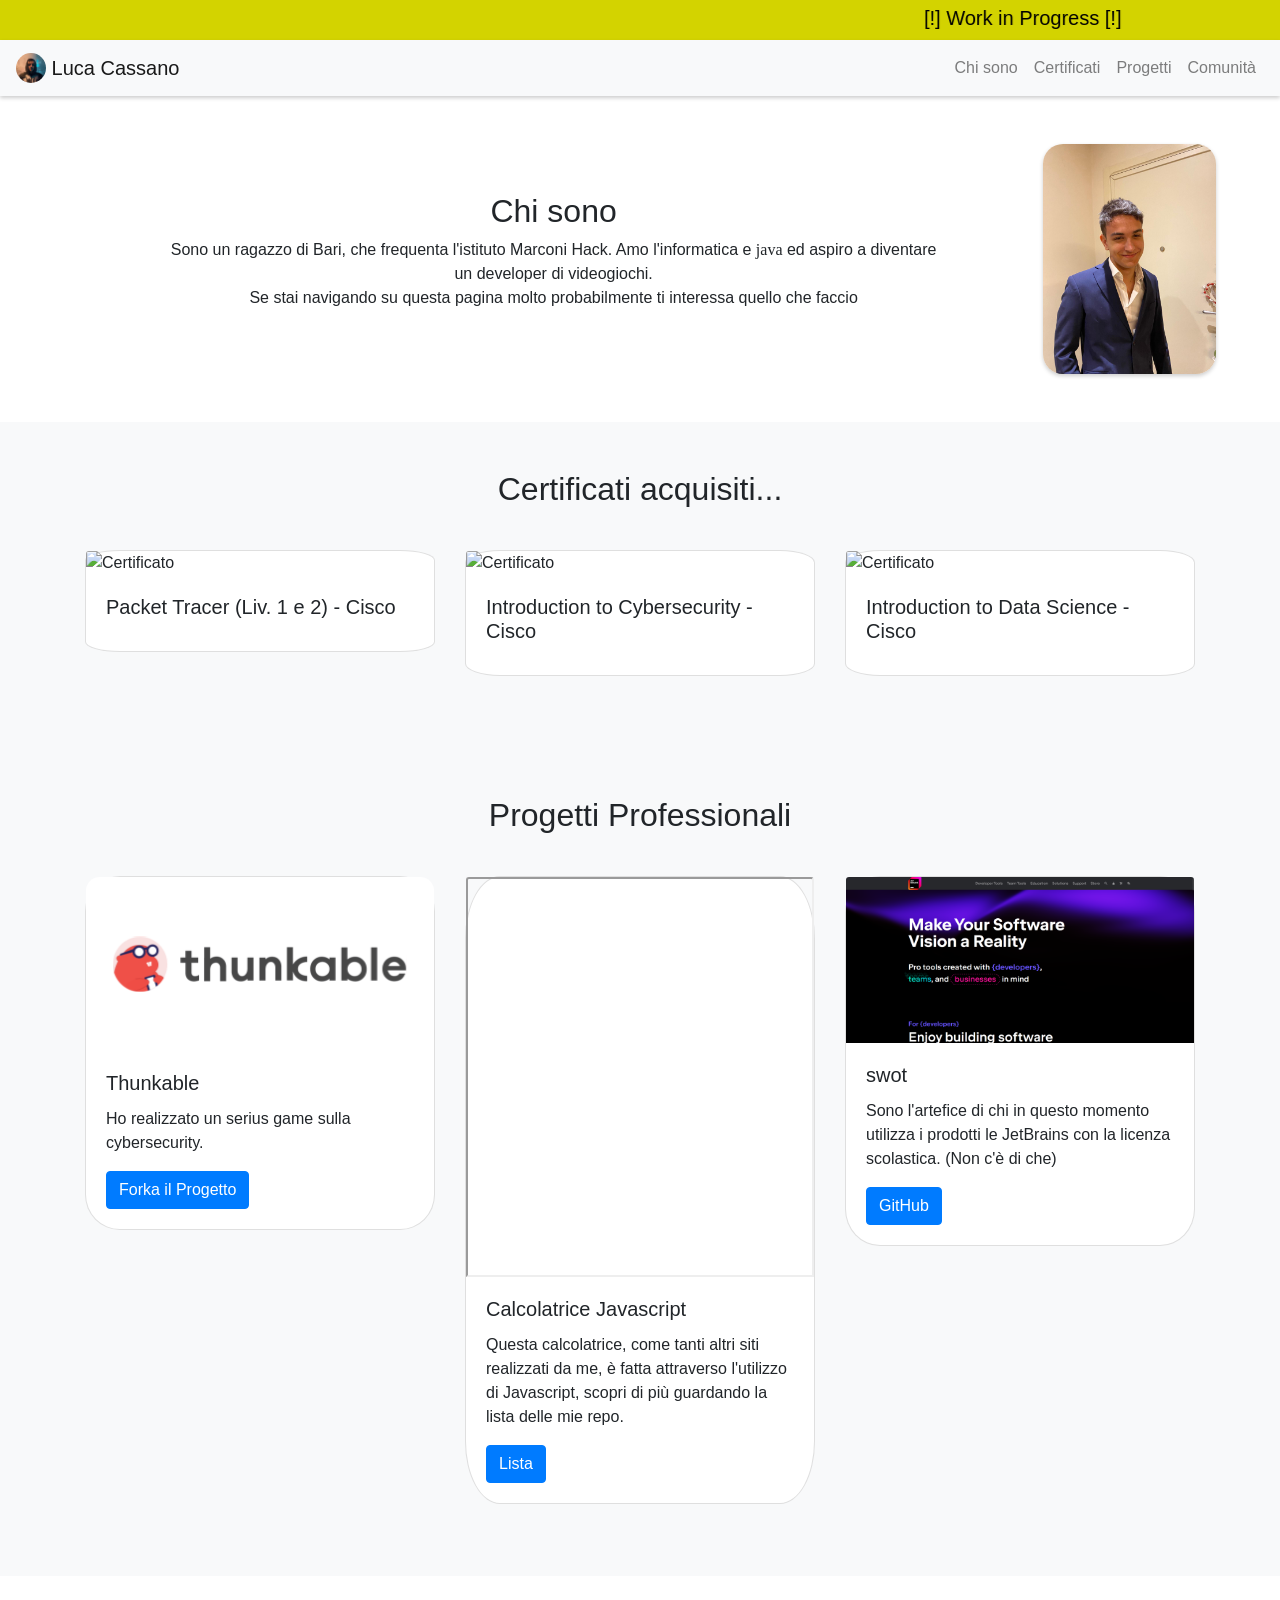
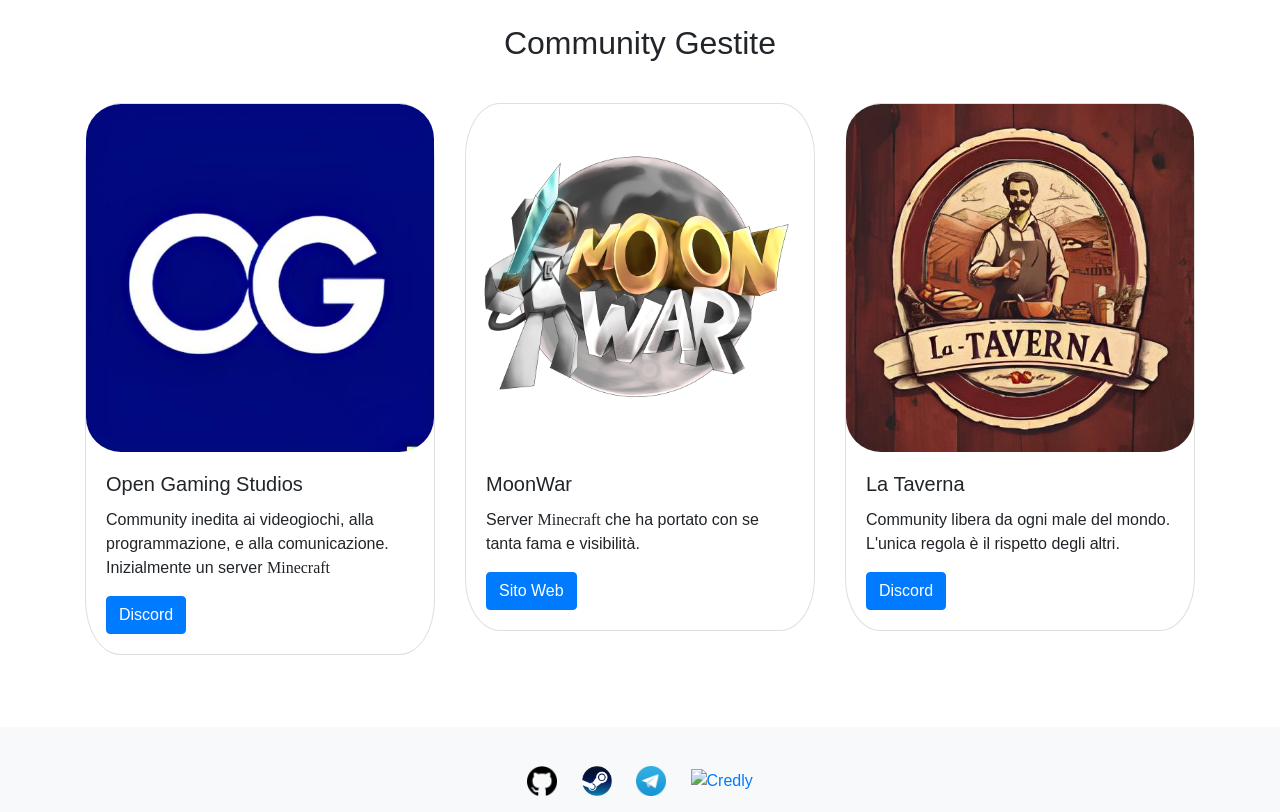
==== index.html @ 16e896b3 "base update" ====
<!DOCTYPE html>
<html lang="it">

<head>
	<meta charset="UTF-8">
	<meta name="viewport" content="width=device-width, initial-scale=1.0">
	<title>Luca Cassano</title>
	<meta property="og:title" content="Luca Cassano In Breve">
	<meta property="og:description" content="Portfolio di Luca Cassano">
	<meta property="og:image" content="https://p4rzl.github.io/img/io.jpeg">
	<meta property="og:url" content="https://p4rzl.github.io">
	<meta property="og:type" content="website">
	<meta property="og:site_name" content="Luca Cassano">
	<meta property="og:locale" content="it_IT">
	<meta property="og:color" content="#ffe600">
	<link rel="stylesheet" href="https://stackpath.bootstrapcdn.com/bootstrap/4.5.2/css/bootstrap.min.css">
	<link rel="stylesheet" href="style.css">
</head>

<body id="bomber">
	<header class="fixed-top">
		<nav class="navbar" style="background-color: rgb(211, 211, 0); align-items: center;">
			<marquee behavior="scroll" direction="left" scrollamount="15">
				<a style="color: black;" align="center" class="navbar-toggler">[!] Work in Progress [!]</a>
			</marquee>
		</nav>
		<nav class="navbar navbar-expand-lg navbar-light bg-light" style="box-shadow: 0 2px 4px rgba(0, 0, 0, 0.2);">
			<a class="navbar-brand" href="#bomber">
				<img src="img/logo.jpg" id="pedro" alt="Logo" width="30" height="30" class="d-inline-block align-top"
					style="border-radius: 100%; left: 5%;">
				Luca Cassano
			</a>
			<a href="https://p4rzl.github.io/img/less parzi.png" style="color: #f8f9fa">arco</a>
			<button class="navbar-toggler" type="button" data-toggle="collapse" data-target="#navbarNav"
				aria-controls="navbarNav" aria-expanded="false" aria-label="Toggle navigation">
				<span class="navbar-toggler-icon"></span>
			</button>
			<div class="collapse navbar-collapse" id="navbarNav">
				<ul class="navbar-nav ml-auto">
					<li class="nav-item">
						<a class="nav-link" href="#about">Chi sono</a>
					</li>
					<li>
						<a class="nav-link" href="#badge">Certificati</a>
					</li>
					<li class="nav-item">
						<a class="nav-link" href="#projects">Progetti</a>
					</li>
					<li class="nav-item">
						<a class="nav-link" href="#community">Comunità</a>
					</li>
				</ul>
			</div>
		</nav>
	</header>
	<br>
	<br id="about">
	<br>
	<br>
	<section class="py-5 sezione">
		<div style="flex: 1;">
			<h2 class="text-center" style="flex: none;">Chi sono</h2>
			<p style="padding-left: 10%; padding-right: 10%;" align="center">Sono un ragazzo di Bari, che frequenta
				l'istituto Marconi Hack. Amo l'informatica e <minecraft>java</minecraft> ed aspiro a diventare un
				developer di videogiochi. <br> Se stai navigando su questa pagina molto probabilmente ti interessa
				quello che faccio </p>
		</div>
		<img src="img/io.jpeg" class="immagine-impegnativa" id="gatto">
	</section>

	<section id="badge" class="py-5 bg-light">
		<div class="container">
			<h2 class="text-center">Certificati acquisiti...</h2>
			<div class="row" style="padding-top: 3%;">
				<div class="col-md-4">
					<div class="card mb-4" style="border-radius: 10%;">
						<img src="https://images.credly.com/images/09b6d58c-763a-4b40-aea1-787d8f46bbcd/Intro2PT.png"
							class="card-img-top" alt="Certificato">
						<div class="card-body">
							<h5 class="card-title">Packet Tracer (Liv. 1 e 2) - Cisco</h5>
						</div>
					</div>
				</div>
				<div class="col-md-4">
					<div class="card mb-4" style="border-radius: 10%;">
						<img src="https://images.credly.com/images/af8c6b4e-fc31-47c4-8dcb-eb7a2065dc5b/I2CS__1_.png"
							class="card-img-top" alt="Certificato">
						<div class="card-body">
							<h5 class="card-title">Introduction to Cybersecurity - Cisco</h5>
						</div>
					</div>
				</div>
				<div class="col-md-4">
					<div class="card mb-4" style="border-radius: 10%;">
						<img src="https://images.credly.com/images/b38a42e0-dc58-4ce2-b6c0-28d978e8aaad/image.png"
							class="card-img-top" alt="Certificato">
						<div class="card-body">
							<h5 class="card-title">Introduction to Data Science - Cisco</h5>
						</div>
					</div>
				</div>
			</div>
		</div>
	</section>

	<section id="projects" class="py-5 bg-light">
		<div class="container">
			<h2 class="text-center">Progetti Professionali</h2>
			<div class="row" style="padding-top: 3%;">
				<div class="col-md-4">
					<div class="card mb-4" style="border-radius: 10%;">
						<img src="img/thunkable.svg" class="card-img-top" alt="goofy-site">
						<div class="card-body">
							<h5 class="card-title">Thunkable</h5>
							<p class="card-text">Ho realizzato un serius game sulla cybersecurity.
							</p>
							<a href="https://x.thunkable.com/copy/7c99e719b5dc02d48a5723282f94dc62"
								class="btn btn-primary">Forka il Progetto</a>
						</div>
					</div>
				</div>
				<div class="col-md-4">
					<div class="card mb-4" style="border-radius: 10%;">
						<iframe src="https://p4rzl.github.io/Javascript/" class="card-img-top" alt="Calcolatrice"
							height="400px"></iframe>
						<!--<img src="img/Calcolatrice.png" class="card-img-top" alt="Questo sito">-->
						<div class="card-body">
							<h5 class="card-title">Calcolatrice Javascript</h5>
							<p class="card-text">Questa calcolatrice, come tanti altri siti realizzati da me, è fatta
								attraverso l'utilizzo di Javascript, scopri di più guardando la lista delle mie repo.
							</p>
							<a href="lista.html" class="btn btn-primary">Lista</a>
						</div>
					</div>
				</div>
				<div class="col-md-4">
					<div class="card mb-4" style="border-radius: 10%;">
						<img src="img/jetbrains.png" class="card-img-top" alt="swot">
						<div class="card-body">
							<h5 class="card-title">swot</h5>
							<p class="card-text">Sono l'artefice di chi in questo momento utilizza i prodotti le
								JetBrains con la licenza scolastica. (Non c'è di che)</p>
							<a href="https://github.com/p4rzl/swot" class="btn btn-primary">GitHub</a>
						</div>
					</div>
				</div>
			</div>
		</div>
	</section>

	<section id="community" class="py-5">
		<div class="container">
			<h2 class="text-center">Community Gestite</h2>
			<div class="row" style="padding-top: 3%;">
				<div class="col-md-4">
					<div class="card mb-4" style="border-radius: 10%;">
						<img src="img/ogs.jpg" class="card-img-top" alt="OGS" style="border-radius: 10%;">
						<div class="card-body">
							<h5 class="card-title">Open Gaming Studios</h5>
							<p class="card-text">Community inedita ai videogiochi, alla programmazione, e alla
								comunicazione. Inizialmente un server <minecraft>Minecraft</minecraft>
							</p>
							<a href="https://discord.gg/uaWB6HzYZy" class="btn btn-primary">Discord</a>
						</div>
					</div>
				</div>
				<div class="col-md-4">
					<div class="card mb-4" style="border-radius: 10%;">
						<img src="img/moonwar-logo.png" class="card-img-top" alt="MoonWar">
						<div class="card-body">
							<h5 class="card-title">MoonWar</h5>
							<p class="card-text">Server <minecraft>Minecraft</minecraft> che ha portato con se tanta
								fama e visibilità.</p>
							<a href="https://www.moonwar.eu/" class="btn btn-primary">Sito Web</a>
						</div>
					</div>
				</div>
				<div class="col-md-4">
					<div class="card mb-4" style="border-radius: 10%;">
						<img src="img/taverna.jpg" class="card-img-top" alt="La Taverna" style="border-radius: 10%;">
						<div class="card-body">
							<h5 class="card-title">La Taverna</h5>
							<p class="card-text">Community libera da ogni male del mondo. L'unica regola è il rispetto
								degli altri.</p>
							<a href="https://discord.gg/kYvzEYFqVh" class="btn btn-primary">Discord</a>
						</div>
					</div>
				</div>
			</div>
		</div>
	</section>

	<section id="contact" class="py-3 bg-light">
		<div class="container">
			<div class="text-center" style="padding-top: 2%;">
				<a href="https://github.com/p4rzl" class="social-button">
					<img src="img/github.png" alt="Github" class="social-logo">
				</a>
				<a href="https://steamcommunity.com/id/P4rzl/" class="social-button">
					<img src="img/steam.png" alt="Steam" class="social-logo">
				</a>
				<a href="https://t.me/P4rzl" class="social-button">
					<img src="img/telegram.png" alt="Telegram" class="social-logo">
				</a>
				<a href="https://www.credly.com/users/luca-cassano" class="social-button">
					<img src="https://www.svgrepo.com/show/331358/credly.svg" alt="Credly" class="social-logo">
				</a>
			</div>
		</div>
	</section>

	<script src="script.js"></script>
	<script src="https://code.jquery.com/jquery-3.5.1.slim.min.js"></script>
	<script src="https://cdn.jsdelivr.net/npm/@popperjs/core@2.5.4/dist/umd/popper.min.js"></script>
	<script src="https://stackpath.bootstrapcdn.com/bootstrap/4.5.2/js/bootstrap.min.js"></script>
</body>

</html>
---- style.css ----
minecraft {
	font-family: Monocraft;
}

.sezione {
	flex: 1; 
	padding: 5%; 
	display: flex; 
	align-items: center;
}

.immagine-impegnativa {
	width: 15%; 
	height: auto; 
	border-radius: 20px; 
	box-shadow: 0 2px 4px rgba(0, 0, 0, 0.2);
	transition: transform 0.3s ease-in-out;
}

.immagine-impegnativa:hover {
	box-shadow: 0 4px 8px rgba(0, 0, 0, 0.4);
	transform: scale(1.1);
	transition: transform 0.3s ease-in-out;
}

.social-button {
	margin: 10px;
	text-decoration: none;
}

.social-logo {
	width: 30px;
	height: 30px;
}
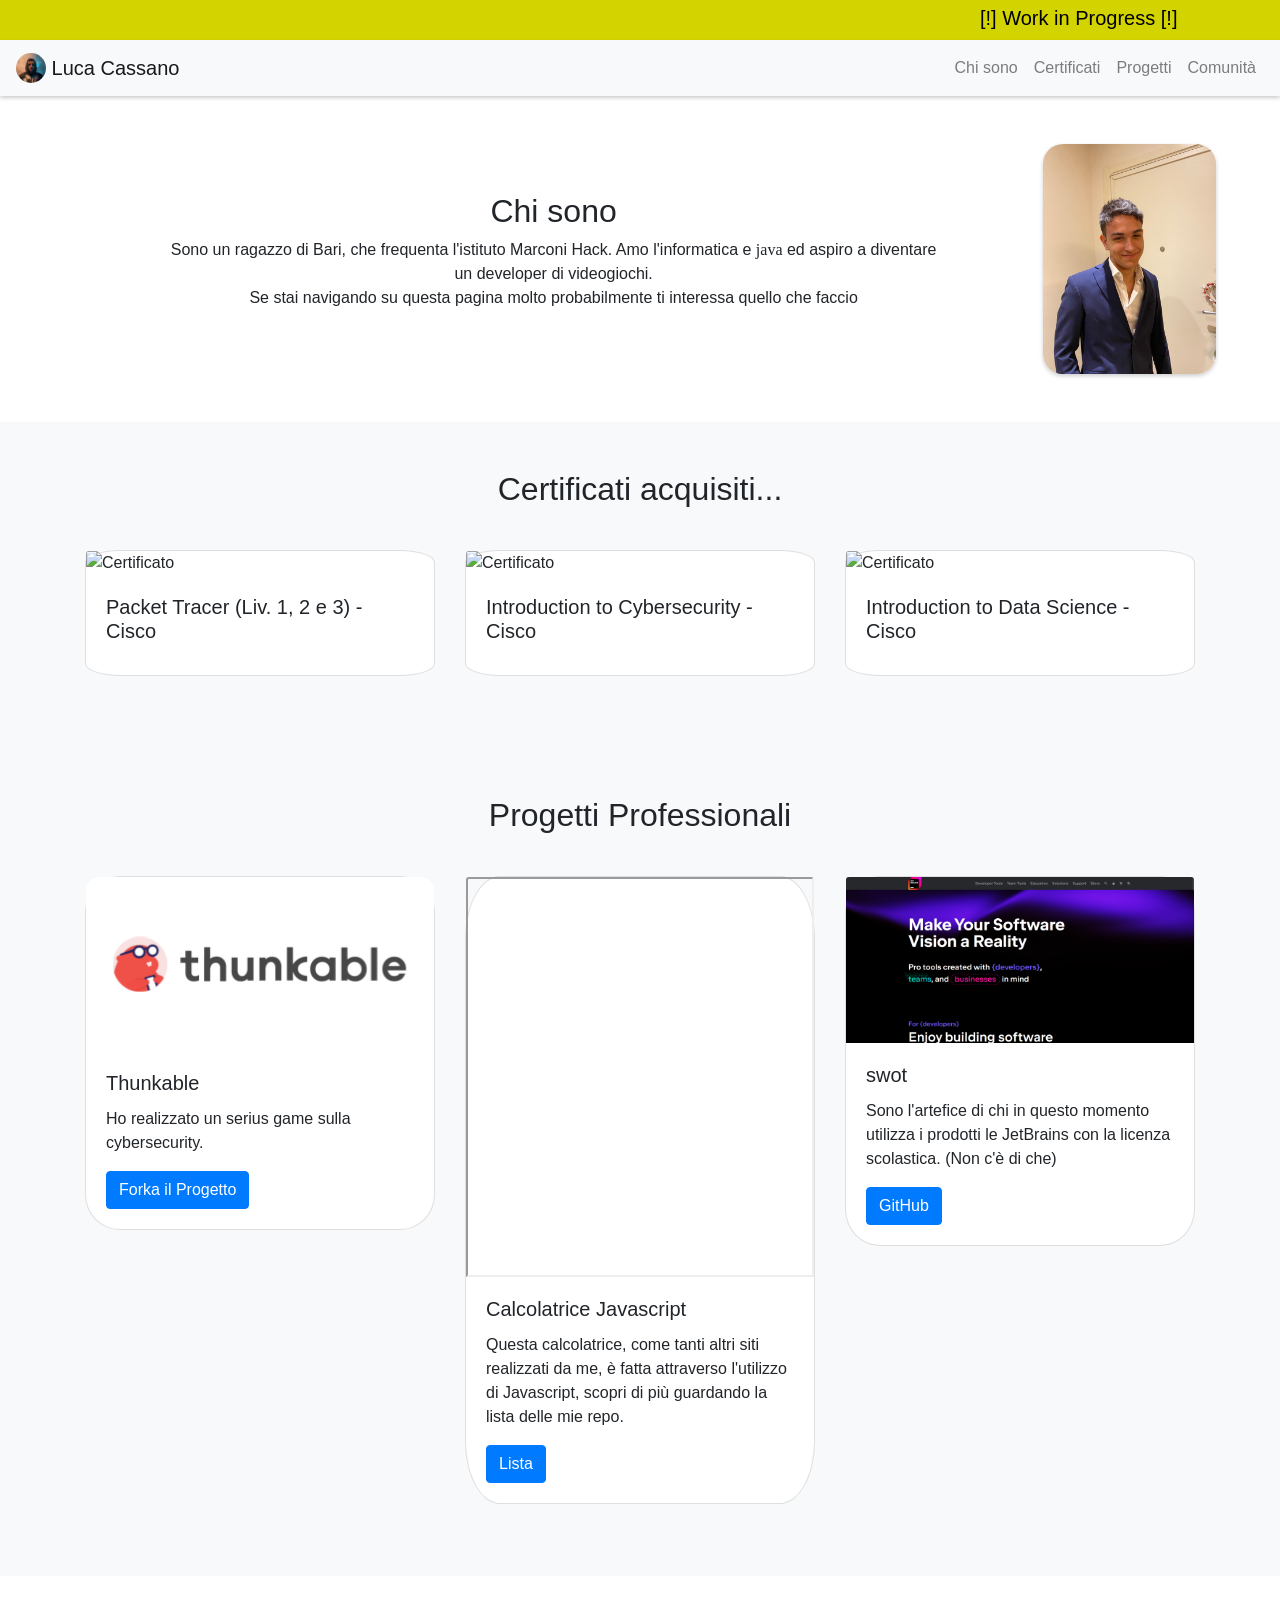
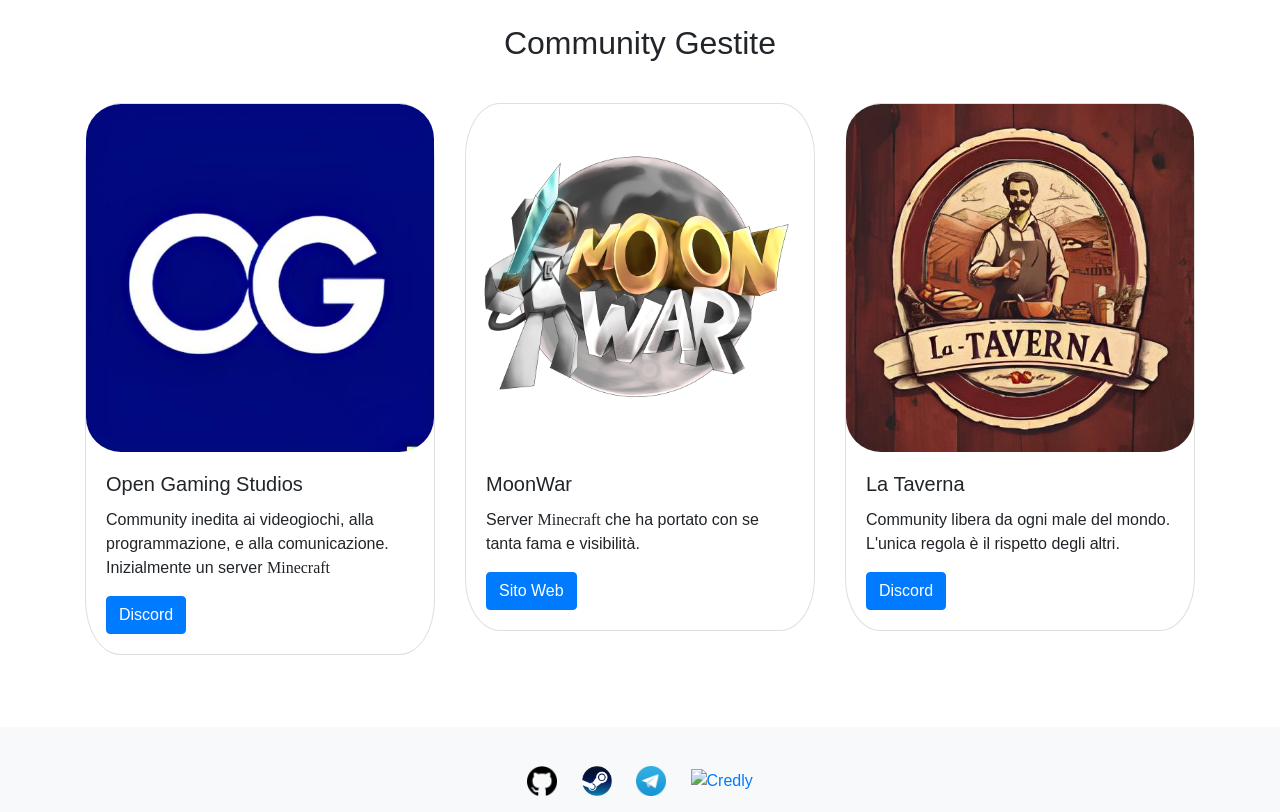
==== commit e8d58eb0: "Update index.html" ====
--- a/index.html
+++ b/index.html
@@ -77,7 +77,7 @@
 						<img src="https://images.credly.com/images/09b6d58c-763a-4b40-aea1-787d8f46bbcd/Intro2PT.png"
 							class="card-img-top" alt="Certificato">
 						<div class="card-body">
-							<h5 class="card-title">Packet Tracer (Liv. 1 e 2) - Cisco</h5>
+							<h5 class="card-title">Packet Tracer (Liv. 1, 2 e 3) - Cisco</h5>
 						</div>
 					</div>
 				</div>
@@ -215,4 +215,4 @@
 	<script src="https://stackpath.bootstrapcdn.com/bootstrap/4.5.2/js/bootstrap.min.js"></script>
 </body>
 
-</html>+</html>
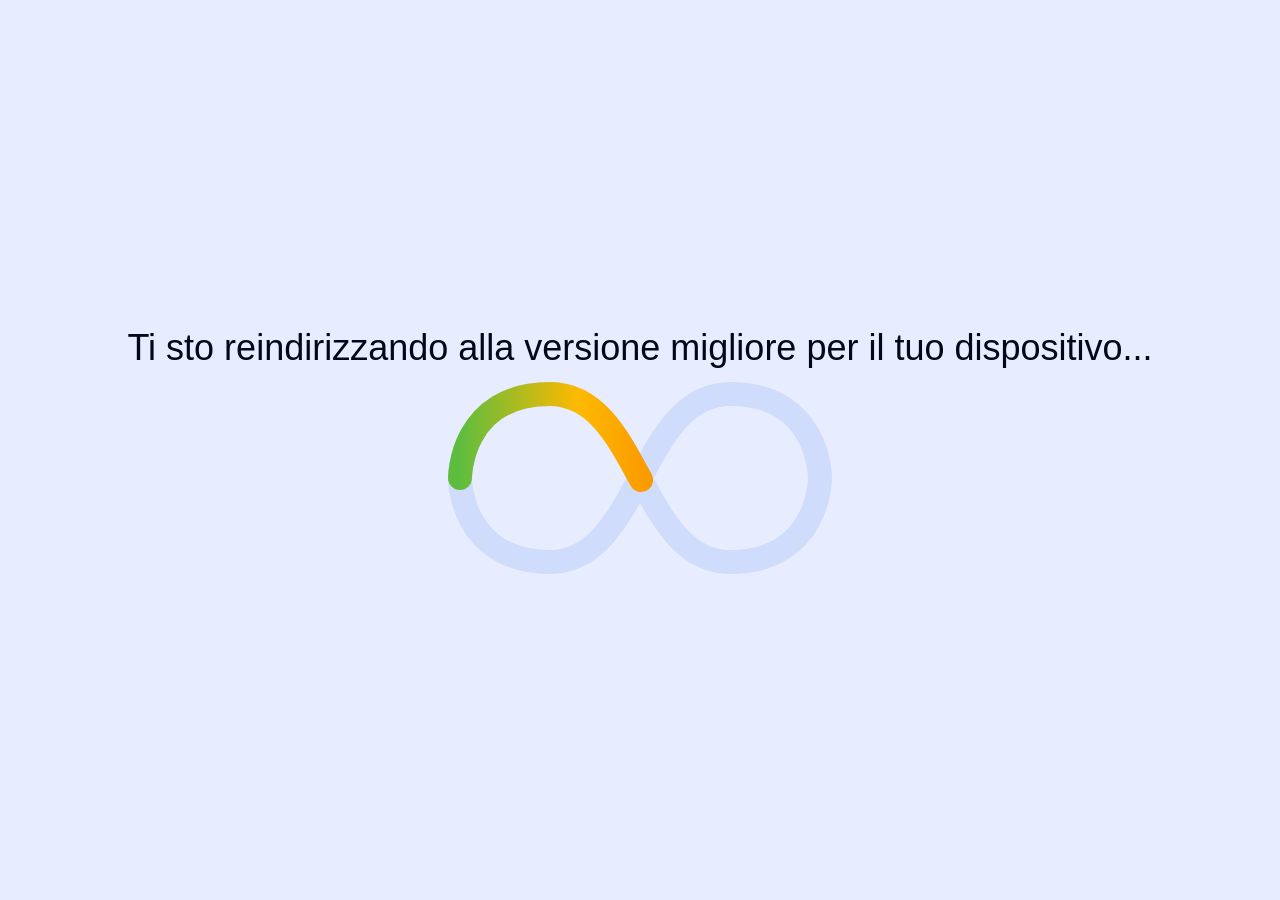
==== commit aa502402: "Big Update" ====
--- a/index.html
+++ b/index.html
@@ -1,218 +1,45 @@
 <!DOCTYPE html>
-<html lang="it">
-
+<html lang="en">
 <head>
-	<meta charset="UTF-8">
-	<meta name="viewport" content="width=device-width, initial-scale=1.0">
-	<title>Luca Cassano</title>
-	<meta property="og:title" content="Luca Cassano In Breve">
-	<meta property="og:description" content="Portfolio di Luca Cassano">
-	<meta property="og:image" content="https://p4rzl.github.io/img/io.jpeg">
-	<meta property="og:url" content="https://p4rzl.github.io">
-	<meta property="og:type" content="website">
-	<meta property="og:site_name" content="Luca Cassano">
-	<meta property="og:locale" content="it_IT">
-	<meta property="og:color" content="#ffe600">
-	<link rel="stylesheet" href="https://stackpath.bootstrapcdn.com/bootstrap/4.5.2/css/bootstrap.min.css">
-	<link rel="stylesheet" href="style.css">
+    <meta charset="UTF-8">
+    <meta name="viewport" content="width=device-width, initial-scale=1.0">
+    <title>Redirect...</title>
+    <link rel="stylesheet" href="https://stackpath.bootstrapcdn.com/bootstrap/4.5.2/css/bootstrap.min.css">
+    <link rel="stylesheet" href="style.css">
 </head>
-
-<body id="bomber">
-	<header class="fixed-top">
-		<nav class="navbar" style="background-color: rgb(211, 211, 0); align-items: center;">
-			<marquee behavior="scroll" direction="left" scrollamount="15">
-				<a style="color: black;" align="center" class="navbar-toggler">[!] Work in Progress [!]</a>
-			</marquee>
-		</nav>
-		<nav class="navbar navbar-expand-lg navbar-light bg-light" style="box-shadow: 0 2px 4px rgba(0, 0, 0, 0.2);">
-			<a class="navbar-brand" href="#bomber">
-				<img src="img/logo.jpg" id="pedro" alt="Logo" width="30" height="30" class="d-inline-block align-top"
-					style="border-radius: 100%; left: 5%;">
-				Luca Cassano
-			</a>
-			<a href="https://p4rzl.github.io/img/less parzi.png" style="color: #f8f9fa">arco</a>
-			<button class="navbar-toggler" type="button" data-toggle="collapse" data-target="#navbarNav"
-				aria-controls="navbarNav" aria-expanded="false" aria-label="Toggle navigation">
-				<span class="navbar-toggler-icon"></span>
-			</button>
-			<div class="collapse navbar-collapse" id="navbarNav">
-				<ul class="navbar-nav ml-auto">
-					<li class="nav-item">
-						<a class="nav-link" href="#about">Chi sono</a>
-					</li>
-					<li>
-						<a class="nav-link" href="#badge">Certificati</a>
-					</li>
-					<li class="nav-item">
-						<a class="nav-link" href="#projects">Progetti</a>
-					</li>
-					<li class="nav-item">
-						<a class="nav-link" href="#community">Comunità</a>
-					</li>
-				</ul>
-			</div>
-		</nav>
-	</header>
-	<br>
-	<br id="about">
-	<br>
-	<br>
-	<section class="py-5 sezione">
-		<div style="flex: 1;">
-			<h2 class="text-center" style="flex: none;">Chi sono</h2>
-			<p style="padding-left: 10%; padding-right: 10%;" align="center">Sono un ragazzo di Bari, che frequenta
-				l'istituto Marconi Hack. Amo l'informatica e <minecraft>java</minecraft> ed aspiro a diventare un
-				developer di videogiochi. <br> Se stai navigando su questa pagina molto probabilmente ti interessa
-				quello che faccio </p>
-		</div>
-		<img src="img/io.jpeg" class="immagine-impegnativa" id="gatto">
-	</section>
-
-	<section id="badge" class="py-5 bg-light">
-		<div class="container">
-			<h2 class="text-center">Certificati acquisiti...</h2>
-			<div class="row" style="padding-top: 3%;">
-				<div class="col-md-4">
-					<div class="card mb-4" style="border-radius: 10%;">
-						<img src="https://images.credly.com/images/09b6d58c-763a-4b40-aea1-787d8f46bbcd/Intro2PT.png"
-							class="card-img-top" alt="Certificato">
-						<div class="card-body">
-							<h5 class="card-title">Packet Tracer (Liv. 1, 2 e 3) - Cisco</h5>
-						</div>
-					</div>
-				</div>
-				<div class="col-md-4">
-					<div class="card mb-4" style="border-radius: 10%;">
-						<img src="https://images.credly.com/images/af8c6b4e-fc31-47c4-8dcb-eb7a2065dc5b/I2CS__1_.png"
-							class="card-img-top" alt="Certificato">
-						<div class="card-body">
-							<h5 class="card-title">Introduction to Cybersecurity - Cisco</h5>
-						</div>
-					</div>
-				</div>
-				<div class="col-md-4">
-					<div class="card mb-4" style="border-radius: 10%;">
-						<img src="https://images.credly.com/images/b38a42e0-dc58-4ce2-b6c0-28d978e8aaad/image.png"
-							class="card-img-top" alt="Certificato">
-						<div class="card-body">
-							<h5 class="card-title">Introduction to Data Science - Cisco</h5>
-						</div>
-					</div>
-				</div>
-			</div>
-		</div>
-	</section>
-
-	<section id="projects" class="py-5 bg-light">
-		<div class="container">
-			<h2 class="text-center">Progetti Professionali</h2>
-			<div class="row" style="padding-top: 3%;">
-				<div class="col-md-4">
-					<div class="card mb-4" style="border-radius: 10%;">
-						<img src="img/thunkable.svg" class="card-img-top" alt="goofy-site">
-						<div class="card-body">
-							<h5 class="card-title">Thunkable</h5>
-							<p class="card-text">Ho realizzato un serius game sulla cybersecurity.
-							</p>
-							<a href="https://x.thunkable.com/copy/7c99e719b5dc02d48a5723282f94dc62"
-								class="btn btn-primary">Forka il Progetto</a>
-						</div>
-					</div>
-				</div>
-				<div class="col-md-4">
-					<div class="card mb-4" style="border-radius: 10%;">
-						<iframe src="https://p4rzl.github.io/Javascript/" class="card-img-top" alt="Calcolatrice"
-							height="400px"></iframe>
-						<!--<img src="img/Calcolatrice.png" class="card-img-top" alt="Questo sito">-->
-						<div class="card-body">
-							<h5 class="card-title">Calcolatrice Javascript</h5>
-							<p class="card-text">Questa calcolatrice, come tanti altri siti realizzati da me, è fatta
-								attraverso l'utilizzo di Javascript, scopri di più guardando la lista delle mie repo.
-							</p>
-							<a href="lista.html" class="btn btn-primary">Lista</a>
-						</div>
-					</div>
-				</div>
-				<div class="col-md-4">
-					<div class="card mb-4" style="border-radius: 10%;">
-						<img src="img/jetbrains.png" class="card-img-top" alt="swot">
-						<div class="card-body">
-							<h5 class="card-title">swot</h5>
-							<p class="card-text">Sono l'artefice di chi in questo momento utilizza i prodotti le
-								JetBrains con la licenza scolastica. (Non c'è di che)</p>
-							<a href="https://github.com/p4rzl/swot" class="btn btn-primary">GitHub</a>
-						</div>
-					</div>
-				</div>
-			</div>
-		</div>
-	</section>
-
-	<section id="community" class="py-5">
-		<div class="container">
-			<h2 class="text-center">Community Gestite</h2>
-			<div class="row" style="padding-top: 3%;">
-				<div class="col-md-4">
-					<div class="card mb-4" style="border-radius: 10%;">
-						<img src="img/ogs.jpg" class="card-img-top" alt="OGS" style="border-radius: 10%;">
-						<div class="card-body">
-							<h5 class="card-title">Open Gaming Studios</h5>
-							<p class="card-text">Community inedita ai videogiochi, alla programmazione, e alla
-								comunicazione. Inizialmente un server <minecraft>Minecraft</minecraft>
-							</p>
-							<a href="https://discord.gg/uaWB6HzYZy" class="btn btn-primary">Discord</a>
-						</div>
-					</div>
-				</div>
-				<div class="col-md-4">
-					<div class="card mb-4" style="border-radius: 10%;">
-						<img src="img/moonwar-logo.png" class="card-img-top" alt="MoonWar">
-						<div class="card-body">
-							<h5 class="card-title">MoonWar</h5>
-							<p class="card-text">Server <minecraft>Minecraft</minecraft> che ha portato con se tanta
-								fama e visibilità.</p>
-							<a href="https://www.moonwar.eu/" class="btn btn-primary">Sito Web</a>
-						</div>
-					</div>
-				</div>
-				<div class="col-md-4">
-					<div class="card mb-4" style="border-radius: 10%;">
-						<img src="img/taverna.jpg" class="card-img-top" alt="La Taverna" style="border-radius: 10%;">
-						<div class="card-body">
-							<h5 class="card-title">La Taverna</h5>
-							<p class="card-text">Community libera da ogni male del mondo. L'unica regola è il rispetto
-								degli altri.</p>
-							<a href="https://discord.gg/kYvzEYFqVh" class="btn btn-primary">Discord</a>
-						</div>
-					</div>
-				</div>
-			</div>
-		</div>
-	</section>
-
-	<section id="contact" class="py-3 bg-light">
-		<div class="container">
-			<div class="text-center" style="padding-top: 2%;">
-				<a href="https://github.com/p4rzl" class="social-button">
-					<img src="img/github.png" alt="Github" class="social-logo">
-				</a>
-				<a href="https://steamcommunity.com/id/P4rzl/" class="social-button">
-					<img src="img/steam.png" alt="Steam" class="social-logo">
-				</a>
-				<a href="https://t.me/P4rzl" class="social-button">
-					<img src="img/telegram.png" alt="Telegram" class="social-logo">
-				</a>
-				<a href="https://www.credly.com/users/luca-cassano" class="social-button">
-					<img src="https://www.svgrepo.com/show/331358/credly.svg" alt="Credly" class="social-logo">
-				</a>
-			</div>
-		</div>
-	</section>
-
-	<script src="script.js"></script>
-	<script src="https://code.jquery.com/jquery-3.5.1.slim.min.js"></script>
-	<script src="https://cdn.jsdelivr.net/npm/@popperjs/core@2.5.4/dist/umd/popper.min.js"></script>
-	<script src="https://stackpath.bootstrapcdn.com/bootstrap/4.5.2/js/bootstrap.min.js"></script>
+<body>
+    <div class="container">
+        <div class="text-center d-flex flex-column align-items-center">
+            <h4>Ti sto reindirizzando alla versione migliore per il tuo dispositivo...</h4>
+            <svg class="ip" viewBox="0 0 256 128" width="256px" height="128px" xmlns="http://www.w3.org/2000/svg">
+                <defs>
+                    <linearGradient id="grad1" x1="0" y1="0" x2="1" y2="0">
+                        <stop offset="0%" stop-color="#5ebd3e" />
+                        <stop offset="33%" stop-color="#ffb900" />
+                        <stop offset="67%" stop-color="#f78200" />
+                        <stop offset="100%" stop-color="#e23838" />
+                    </linearGradient>
+                    <linearGradient id="grad2" x1="1" y1="0" x2="0" y2="0">
+                        <stop offset="0%" stop-color="#e23838" />
+                        <stop offset="33%" stop-color="#973999" />
+                        <stop offset="67%" stop-color="#009cdf" />
+                        <stop offset="100%" stop-color="#5ebd3e" />
+                    </linearGradient>
+                </defs>
+                <g fill="none" stroke-linecap="round" stroke-width="16">
+                    <g class="ip__track" stroke="#ddd">
+                        <path d="M8,64s0-56,60-56,60,112,120,112,60-56,60-56"/>
+                        <path d="M248,64s0-56-60-56-60,112-120,112S8,64,8,64"/>
+                    </g>
+                    <g stroke-dasharray="180 656">
+                        <path class="ip__worm1" stroke="url(#grad1)" stroke-dashoffset="0" d="M8,64s0-56,60-56,60,112,120,112,60-56,60-56"/>
+                        <path class="ip__worm2" stroke="url(#grad2)" stroke-dashoffset="358" d="M248,64s0-56-60-56-60,112-120,112S8,64,8,64"/>
+                    </g>
+                </g>
+            </svg>
+        </div>
+    </div>
+    <script src="script.js"></script>
 </body>
 
-</html>
+</html>
--- a/style.css
+++ b/style.css
@@ -1,34 +1,80 @@
-minecraft {
-	font-family: Monocraft;
+* {
+	border: 0;
+	box-sizing: border-box;
+	margin: 0;
+	padding: 0;
+}
+:root {
+	--hue: 223;
+	--bg: hsl(var(--hue),90%,95%);
+	--fg: hsl(var(--hue),90%,5%);
+	--trans-dur: 0.3s;
+	font-size: calc(16px + (24 - 16) * (100vw - 320px) / (1280 - 320));
+}
+body {
+	background-color: var(--bg);
+	color: var(--fg);
+	font: 1em/1.5 sans-serif;
+	height: 100vh;
+	display: grid;
+	place-items: center;
+	transition: background-color var(--trans-dur);
+}
+main {
+	padding: 1.5em 0;
+}
+.ip {
+	width: 16em;
+	height: 8em;
+}
+.ip__track {
+	stroke: hsl(var(--hue),90%,90%);
+	transition: stroke var(--trans-dur);
+}
+.ip__worm1,
+.ip__worm2 {
+	animation: worm1 2s linear infinite;
+}
+.ip__worm2 {
+	animation-name: worm2;
 }
 
-.sezione {
-	flex: 1; 
-	padding: 5%; 
-	display: flex; 
-	align-items: center;
+/* Dark theme */
+@media (prefers-color-scheme: dark) {
+	:root {
+		--bg: hsl(var(--hue),90%,5%);
+		--fg: hsl(var(--hue),90%,95%);
+	}
+	.ip__track {
+		stroke: hsl(var(--hue),90%,15%);
+	}
 }
 
-.immagine-impegnativa {
-	width: 15%; 
-	height: auto; 
-	border-radius: 20px; 
-	box-shadow: 0 2px 4px rgba(0, 0, 0, 0.2);
-	transition: transform 0.3s ease-in-out;
+/* Animation */
+@keyframes worm1 {
+	from {
+		stroke-dashoffset: 0;
+	}
+	50% {
+		animation-timing-function: steps(1);
+		stroke-dashoffset: -358;
+	}
+	50.01% {
+		animation-timing-function: linear;
+		stroke-dashoffset: 358;
+	}
+	to {
+		stroke-dashoffset: 0;
+	}
 }
-
-.immagine-impegnativa:hover {
-	box-shadow: 0 4px 8px rgba(0, 0, 0, 0.4);
-	transform: scale(1.1);
-	transition: transform 0.3s ease-in-out;
-}
-
-.social-button {
-	margin: 10px;
-	text-decoration: none;
-}
-
-.social-logo {
-	width: 30px;
-	height: 30px;
+@keyframes worm2 {
+	from {
+		stroke-dashoffset: 358;
+	}
+	50% {
+		stroke-dashoffset: 0;
+	}
+	to {
+		stroke-dashoffset: -358;
+	}
 }
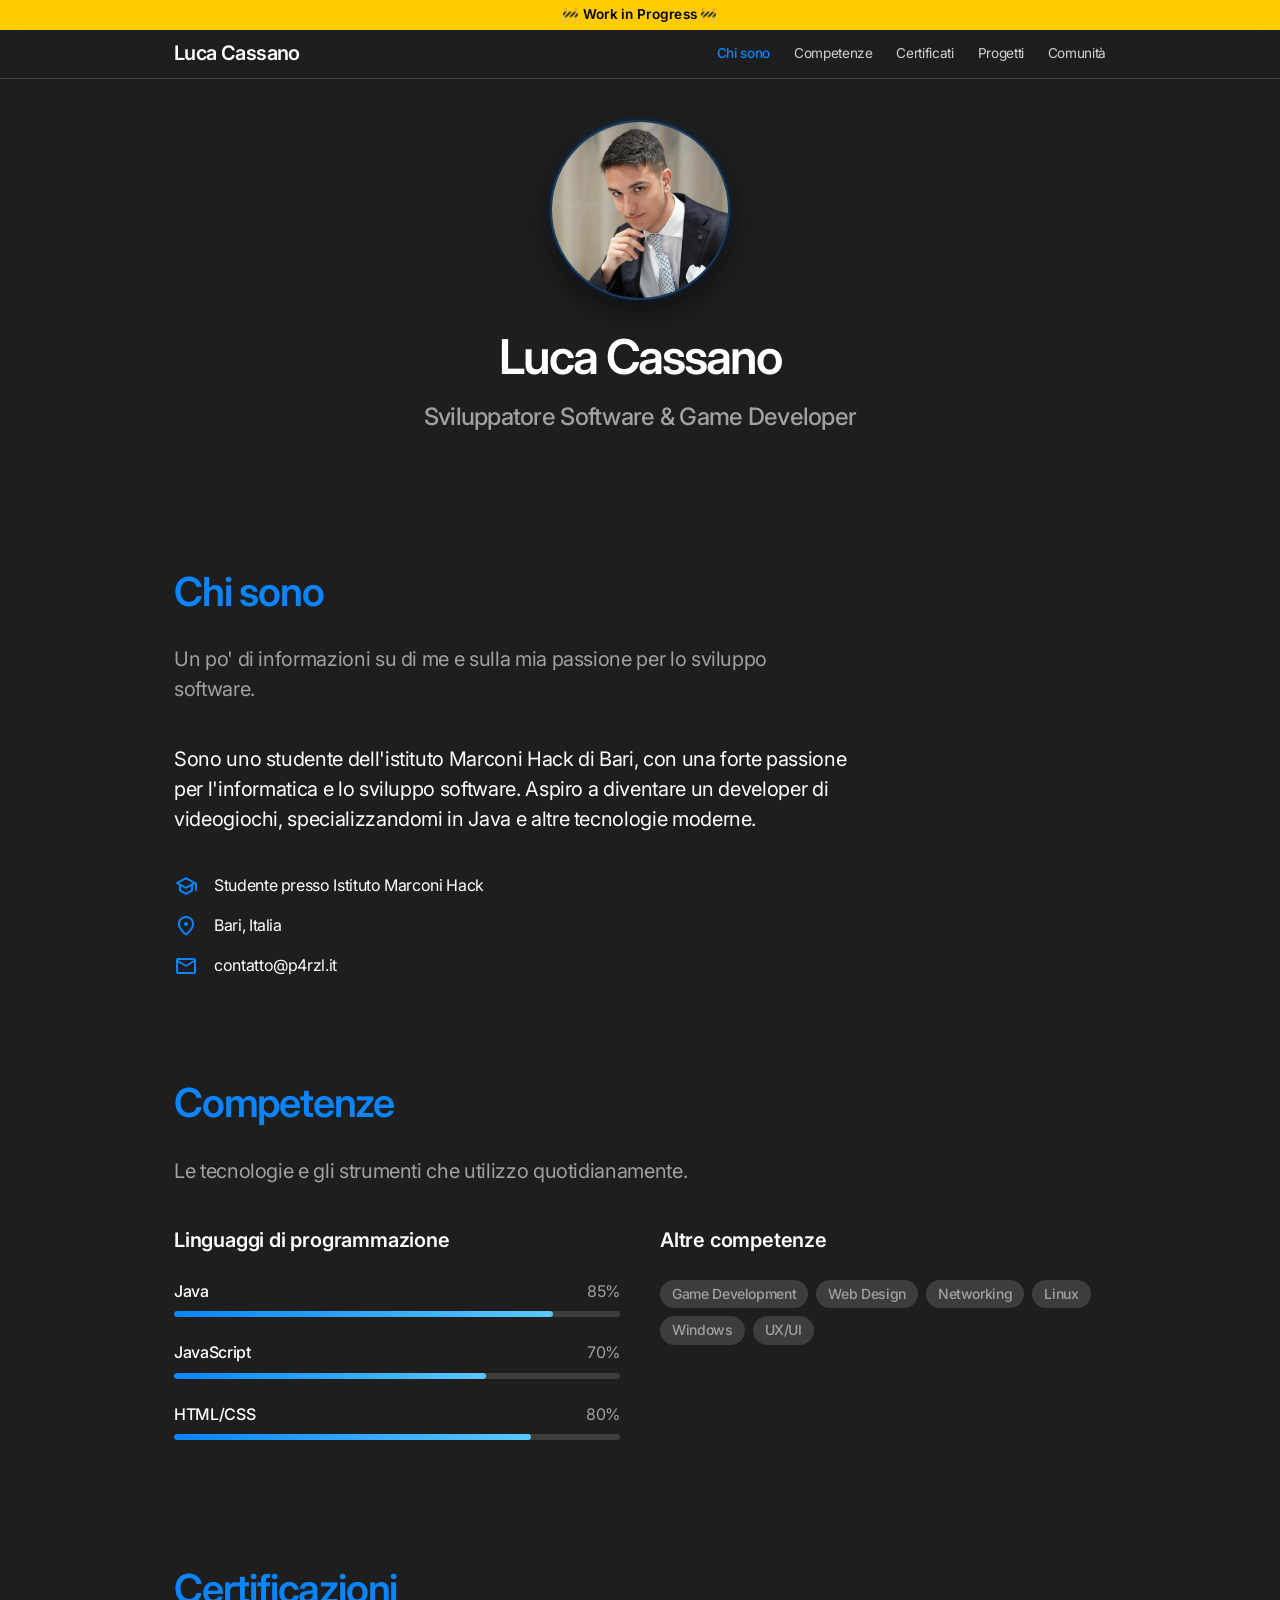
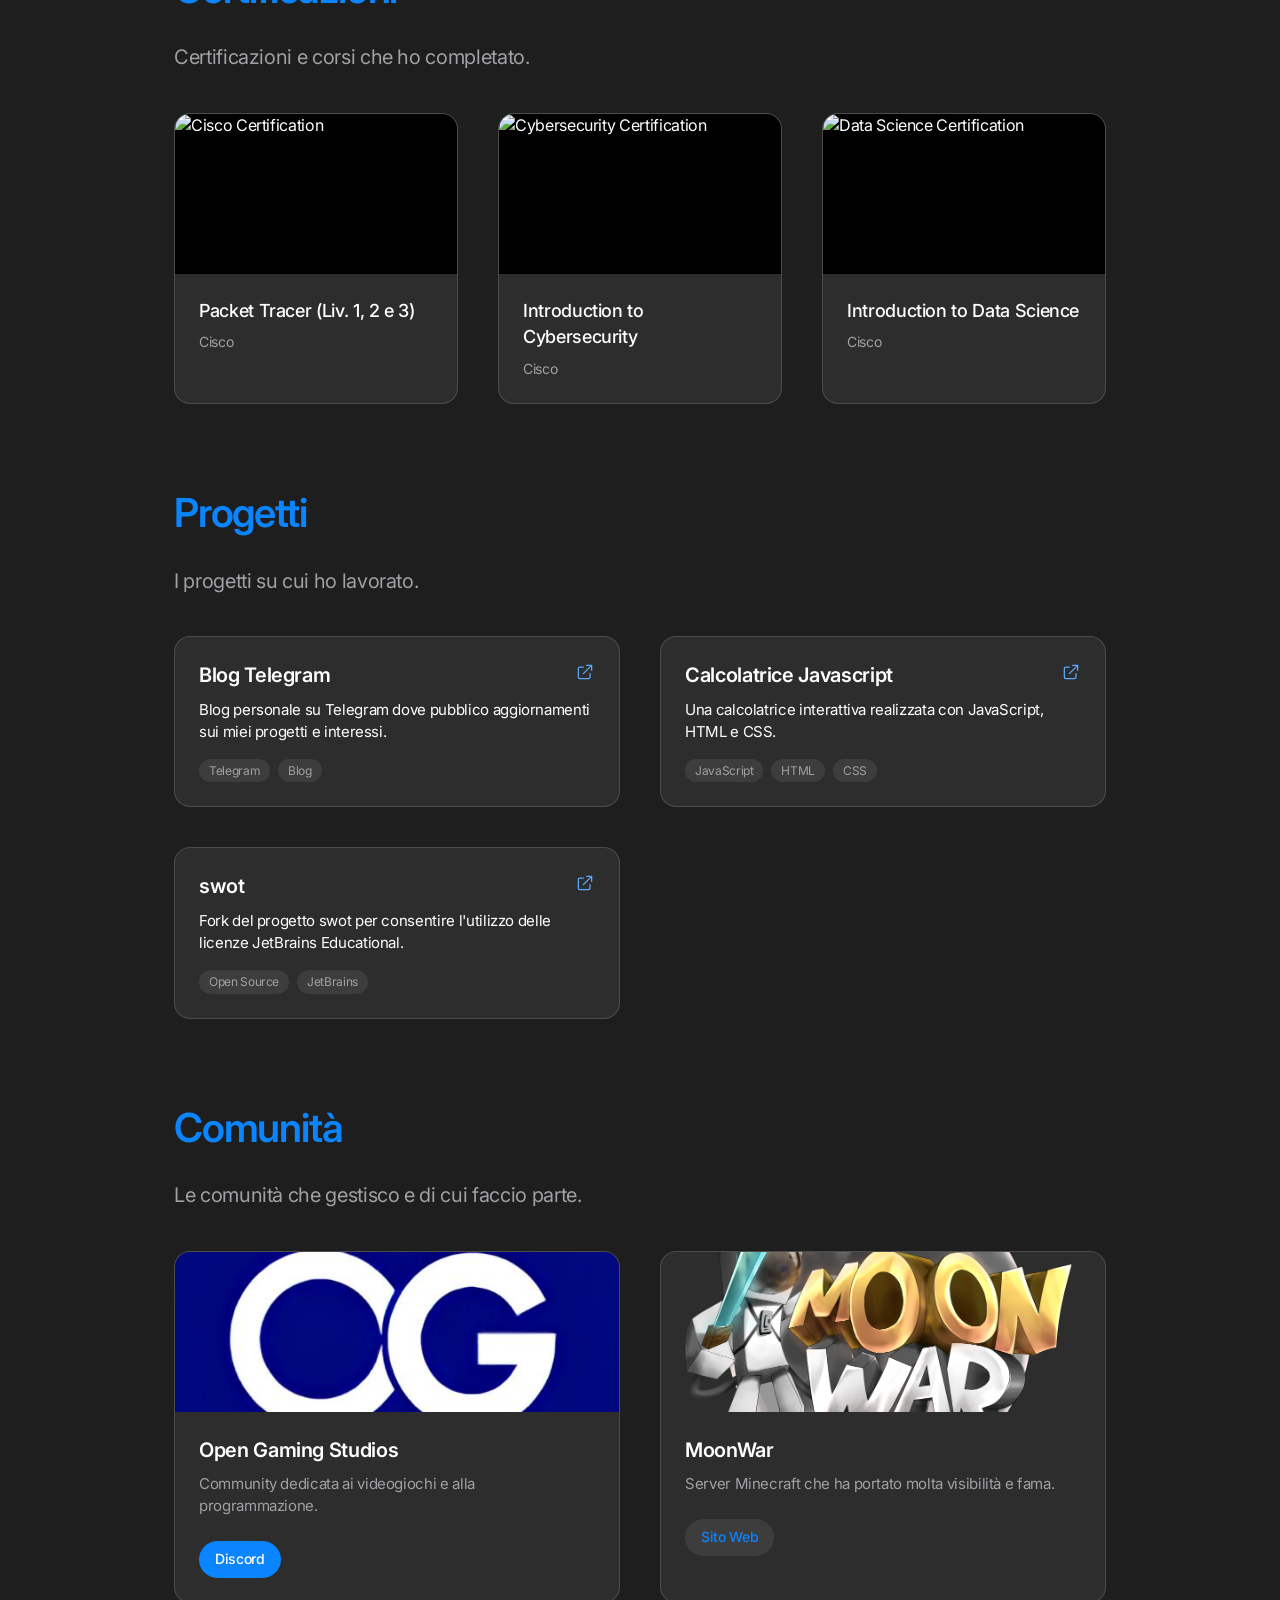
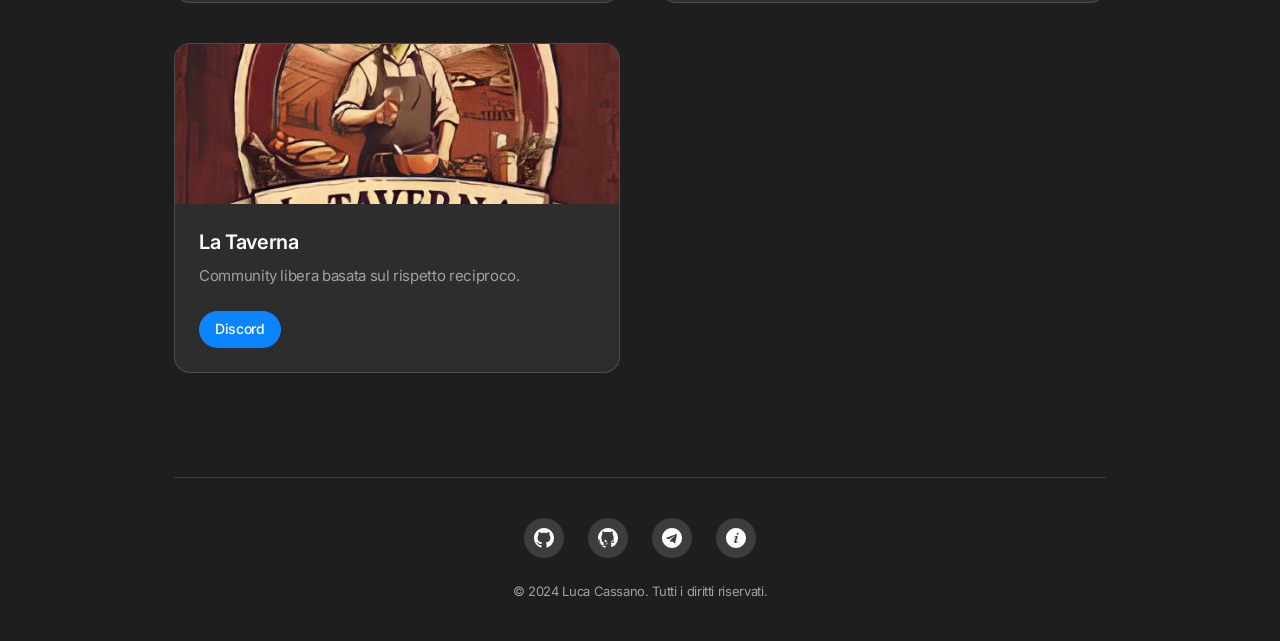
==== commit 87e4726c: "Aggiornamento Importante" ====
--- a/index.html
+++ b/index.html
@@ -1,45 +1,307 @@
 <!DOCTYPE html>
-<html lang="en">
+<html lang="it">
 <head>
     <meta charset="UTF-8">
     <meta name="viewport" content="width=device-width, initial-scale=1.0">
-    <title>Redirect...</title>
-    <link rel="stylesheet" href="https://stackpath.bootstrapcdn.com/bootstrap/4.5.2/css/bootstrap.min.css">
-    <link rel="stylesheet" href="style.css">
+    <title>Luca Cassano | Curriculum</title>
+    <meta property="og:title" content="Luca Cassano | Curriculum">
+    <meta property="og:description" content="Portfolio di Luca Cassano - Sviluppatore software">
+    <meta property="og:image" content="https://p4rzl.github.io/img/io.jpeg">
+    <meta property="og:url" content="https://p4rzl.it">
+    <link rel="stylesheet" href="https://fonts.googleapis.com/css2?family=Material+Symbols+Rounded:opsz,wght,FILL,GRAD@24,400,0,0">
+    <link rel="stylesheet" href="css/style.css">
+    <link rel="apple-touch-icon" href="img/icon.png">
+    <meta name="theme-color" content="#1e1e1e">
 </head>
 <body>
-    <div class="container">
-        <div class="text-center d-flex flex-column align-items-center">
-            <h4>Ti sto reindirizzando alla versione migliore per il tuo dispositivo...</h4>
-            <svg class="ip" viewBox="0 0 256 128" width="256px" height="128px" xmlns="http://www.w3.org/2000/svg">
-                <defs>
-                    <linearGradient id="grad1" x1="0" y1="0" x2="1" y2="0">
-                        <stop offset="0%" stop-color="#5ebd3e" />
-                        <stop offset="33%" stop-color="#ffb900" />
-                        <stop offset="67%" stop-color="#f78200" />
-                        <stop offset="100%" stop-color="#e23838" />
-                    </linearGradient>
-                    <linearGradient id="grad2" x1="1" y1="0" x2="0" y2="0">
-                        <stop offset="0%" stop-color="#e23838" />
-                        <stop offset="33%" stop-color="#973999" />
-                        <stop offset="67%" stop-color="#009cdf" />
-                        <stop offset="100%" stop-color="#5ebd3e" />
-                    </linearGradient>
-                </defs>
-                <g fill="none" stroke-linecap="round" stroke-width="16">
-                    <g class="ip__track" stroke="#ddd">
-                        <path d="M8,64s0-56,60-56,60,112,120,112,60-56,60-56"/>
-                        <path d="M248,64s0-56-60-56-60,112-120,112S8,64,8,64"/>
-                    </g>
-                    <g stroke-dasharray="180 656">
-                        <path class="ip__worm1" stroke="url(#grad1)" stroke-dashoffset="0" d="M8,64s0-56,60-56,60,112,120,112,60-56,60-56"/>
-                        <path class="ip__worm2" stroke="url(#grad2)" stroke-dashoffset="358" d="M248,64s0-56-60-56-60,112-120,112S8,64,8,64"/>
-                    </g>
-                </g>
-            </svg>
+    <!-- Navigation -->
+    <div class="nav-container">
+        <div class="work-in-progress">
+            <span>🚧 Work in Progress 🚧</span>
+        </div>
+        <div class="container">
+            <nav class="nav">
+                <a href="#" class="nav-logo">Luca Cassano</a>
+                <div class="nav-links">
+                    <a href="#about" class="nav-link active">Chi sono</a>
+                    <a href="#skills" class="nav-link">Competenze</a>
+                    <a href="#certificates" class="nav-link">Certificati</a>
+                    <a href="#projects" class="nav-link">Progetti</a>
+                    <a href="#community" class="nav-link">Comunità</a>
+                </div>
+            </nav>
         </div>
     </div>
-    <script src="script.js"></script>
+
+    <!-- Hero -->
+    <div class="container">
+        <section class="hero">
+            <img src="img/io.JPG" alt="Luca Cassano" class="profile-image">
+            <h1 class="hero-title">Luca Cassano</h1>
+            <p class="hero-subtitle">Sviluppatore Software & Game Developer</p>
+        </section>
+
+        <!-- About -->
+        <section id="about" class="section active">
+            <h2 class="section-title">Chi sono</h2>
+            <p class="section-subtitle">Un po' di informazioni su di me e sulla mia passione per lo sviluppo software.</p>
+            
+            <div class="about-content">
+                <p class="about-text">Sono uno studente dell'istituto Marconi Hack di Bari, con una forte passione per l'informatica e lo sviluppo software. Aspiro a diventare un developer di videogiochi, specializzandomi in Java e altre tecnologie moderne.</p>
+                
+                <div class="about-info">
+                    <div class="info-row">
+                        <span class="material-symbols-rounded info-icon">school</span>
+                        <span>Studente presso Istituto Marconi Hack</span>
+                    </div>
+                    <div class="info-row">
+                        <span class="material-symbols-rounded info-icon">location_on</span>
+                        <span>Bari, Italia</span>
+                    </div>
+                    <div class="info-row">
+                        <span class="material-symbols-rounded info-icon">mail</span>
+                        <span>contatto@p4rzl.it</span>
+                    </div>
+                </div>
+            </div>
+        </section>
+
+        <!-- Skills -->
+        <section id="skills" class="section">
+            <h2 class="section-title">Competenze</h2>
+            <p class="section-subtitle">Le tecnologie e gli strumenti che utilizzo quotidianamente.</p>
+            
+            <div class="skills-grid">
+                <div>
+                    <div class="skill-category">
+                        <h3 class="skill-category-title">Linguaggi di programmazione</h3>
+                        
+                        <div class="skill-item">
+                            <div class="skill-header">
+                                <span class="skill-name">Java</span>
+                                <span class="skill-level">85%</span>
+                            </div>
+                            <div class="skill-bar">
+                                <div class="skill-progress" data-width="85%"></div>
+                            </div>
+                        </div>
+                        
+                        <div class="skill-item">
+                            <div class="skill-header">
+                                <span class="skill-name">JavaScript</span>
+                                <span class="skill-level">70%</span>
+                            </div>
+                            <div class="skill-bar">
+                                <div class="skill-progress" data-width="70%"></div>
+                            </div>
+                        </div>
+                        
+                        <div class="skill-item">
+                            <div class="skill-header">
+                                <span class="skill-name">HTML/CSS</span>
+                                <span class="skill-level">80%</span>
+                            </div>
+                            <div class="skill-bar">
+                                <div class="skill-progress" data-width="80%"></div>
+                            </div>
+                        </div>
+                    </div>
+                </div>
+                
+                <div>
+                    <div class="skill-category">
+                        <h3 class="skill-category-title">Altre competenze</h3>
+                        <div class="tags-grid">
+                            <span class="tag">Game Development</span>
+                            <span class="tag">Web Design</span>
+                            <span class="tag">Networking</span>
+                            <span class="tag">Linux</span>
+                            <span class="tag">Windows</span>
+                            <span class="tag">UX/UI</span>
+                        </div>
+                    </div>
+                </div>
+            </div>
+        </section>
+
+        <!-- Certificates -->
+        <section id="certificates" class="section">
+            <h2 class="section-title">Certificazioni</h2>
+            <p class="section-subtitle">Certificazioni e corsi che ho completato.</p>
+            
+            <div class="certificates-grid">
+                <div class="certificate-card">
+                    <div class="certificate-image">
+                        <img src="https://images.credly.com/images/09b6d58c-763a-4b40-aea1-787d8f46bbcd/Intro2PT.png" alt="Cisco Certification">
+                    </div>
+                    <div class="certificate-info">
+                        <h3 class="certificate-title">Packet Tracer (Liv. 1, 2 e 3)</h3>
+                        <p class="certificate-issuer">Cisco</p>
+                    </div>
+                </div>
+                
+                <div class="certificate-card">
+                    <div class="certificate-image">
+                        <img src="https://images.credly.com/images/af8c6b4e-fc31-47c4-8dcb-eb7a2065dc5b/I2CS__1_.png" alt="Cybersecurity Certification">
+                    </div>
+                    <div class="certificate-info">
+                        <h3 class="certificate-title">Introduction to Cybersecurity</h3>
+                        <p class="certificate-issuer">Cisco</p>
+                    </div>
+                </div>
+                
+                <div class="certificate-card">
+                    <div class="certificate-image">
+                        <img src="https://images.credly.com/images/b38a42e0-dc58-4ce2-b6c0-28d978e8aaad/image.png" alt="Data Science Certification">
+                    </div>
+                    <div class="certificate-info">
+                        <h3 class="certificate-title">Introduction to Data Science</h3>
+                        <p class="certificate-issuer">Cisco</p>
+                    </div>
+                </div>
+            </div>
+        </section>
+
+        <!-- Projects -->
+        <section id="projects" class="section">
+            <h2 class="section-title">Progetti</h2>
+            <p class="section-subtitle">I progetti su cui ho lavorato.</p>
+            
+            <div class="projects-grid">
+                <div class="project-card">
+                    <div class="project-info">
+                        <div class="project-title">
+                            <span>Blog Telegram</span>
+                            <a href="https://t.me/p4rzlblog" class="project-link">
+                                <svg xmlns="http://www.w3.org/2000/svg" width="24" height="24" fill="none" viewBox="0 0 24 24" stroke="currentColor">
+                                    <path stroke-linecap="round" stroke-linejoin="round" stroke-width="1.5" d="M10 6H6a2 2 0 00-2 2v10a2 2 0 002 2h10a2 2 0 002-2v-4M14 4h6m0 0v6m0-6L10 14" />
+                                </svg>
+                            </a>
+                        </div>
+                        <p class="project-description">Blog personale su Telegram dove pubblico aggiornamenti sui miei progetti e interessi.</p>
+                        <div class="project-tags">
+                            <span class="project-tag">Telegram</span>
+                            <span class="project-tag">Blog</span>
+                        </div>
+                    </div>
+                </div>
+                
+                <div class="project-card">
+                    <div class="project-info">
+                        <div class="project-title">
+                            <span>Calcolatrice Javascript</span>
+                            <a href="https://p4rzl.github.io/Javascript/" class="project-link">
+                                <svg xmlns="http://www.w3.org/2000/svg" width="24" height="24" fill="none" viewBox="0 0 24 24" stroke="currentColor">
+                                    <path stroke-linecap="round" stroke-linejoin="round" stroke-width="1.5" d="M10 6H6a2 2 0 00-2 2v10a2 2 0 002 2h10a2 2 0 002-2v-4M14 4h6m0 0v6m0-6L10 14" />
+                                </svg>
+                            </a>
+                        </div>
+                        <p class="project-description">Una calcolatrice interattiva realizzata con JavaScript, HTML e CSS.</p>
+                        <div class="project-tags">
+                            <span class="project-tag">JavaScript</span>
+                            <span class="project-tag">HTML</span>
+                            <span class="project-tag">CSS</span>
+                        </div>
+                    </div>
+                </div>
+                
+                <div class="project-card">
+                    <div class="project-info">
+                        <div class="project-title">
+                            <span>swot</span>
+                            <a href="https://github.com/p4rzl/swot" class="project-link">
+                                <svg xmlns="http://www.w3.org/2000/svg" width="24" height="24" fill="none" viewBox="0 0 24 24" stroke="currentColor">
+                                    <path stroke-linecap="round" stroke-linejoin="round" stroke-width="1.5" d="M10 6H6a2 2 0 00-2 2v10a2 2 0 002 2h10a2 2 0 002-2v-4M14 4h6m0 0v6m0-6L10 14" />
+                                </svg>
+                            </a>
+                        </div>
+                        <p class="project-description">Fork del progetto swot per consentire l'utilizzo delle licenze JetBrains Educational.</p>
+                        <div class="project-tags">
+                            <span class="project-tag">Open Source</span>
+                            <span class="project-tag">JetBrains</span>
+                        </div>
+                    </div>
+                </div>
+            </div>
+        </section>
+
+        <!-- Community -->
+        <section id="community" class="section">
+            <h2 class="section-title">Comunità</h2>
+            <p class="section-subtitle">Le comunità che gestisco e di cui faccio parte.</p>
+            
+            <div class="communities-grid">
+                <div class="community-card">
+                    <div class="community-image">
+                        <img src="img/ogs.jpg" alt="Open Gaming Studios">
+                    </div>
+                    <div class="community-info">
+                        <h3 class="community-title">Open Gaming Studios</h3>
+                        <p class="community-description">Community dedicata ai videogiochi e alla programmazione.</p>
+                        <a href="https://discord.gg/uaWB6HzYZy" class="apple-button">
+                            Discord
+                        </a>
+                    </div>
+                </div>
+                
+                <div class="community-card">
+                    <div class="community-image">
+                        <img src="img/moonwar-logo.png" alt="MoonWar">
+                    </div>
+                    <div class="community-info">
+                        <h3 class="community-title">MoonWar</h3>
+                        <p class="community-description">Server Minecraft che ha portato molta visibilità e fama.</p>
+                        <a href="https://www.moonwar.eu/" class="apple-button apple-button-secondary">
+                            Sito Web
+                        </a>
+                    </div>
+                </div>
+                
+                <div class="community-card">
+                    <div class="community-image">
+                        <img src="img/taverna.jpg" alt="La Taverna">
+                    </div>
+                    <div class="community-info">
+                        <h3 class="community-title">La Taverna</h3>
+                        <p class="community-description">Community libera basata sul rispetto reciproco.</p>
+                        <a href="https://discord.gg/kYvzEYFqVh" class="apple-button">
+                            Discord
+                        </a>
+                    </div>
+                </div>
+            </div>
+        </section>
+
+        <!-- Footer -->
+        <footer class="footer">
+            <div class="footer-content">
+                <div class="social-links">
+                    <a href="https://github.com/p4rzl" class="social-link" aria-label="GitHub">
+                        <svg xmlns="http://www.w3.org/2000/svg" viewBox="0 0 24 24">
+                            <path d="M12 0c-6.626 0-12 5.373-12 12 0 5.302 3.438 9.8 8.207 11.387.599.111.793-.261.793-.577v-2.234c-3.338.726-4.033-1.416-4.033-1.416-.546-1.387-1.333-1.756-1.333-1.756-1.089-.745.083-.729.083-.729 1.205.084 1.839 1.237 1.839 1.237 1.07 1.834 2.807 1.304 3.492.997.107-.775.418-1.305.762-1.604-2.665-.305-5.467-1.334-5.467-5.931 0-1.311.469-2.381 1.236-3.221-.124-.303-.535-1.524.117-3.176 0 0 1.008-.322 3.301 1.23.957-.266 1.983-.399 3.003-.404 1.02.005 2.047.138 3.006.404 2.291-1.552 3.297-1.23 3.297-1.23.653 1.653.242 2.874.118 3.176.77.84 1.235 1.911 1.235 3.221 0 4.609-2.807 5.624-5.479 5.921.43.372.823 1.102.823 2.222v3.293c0 .319.192.694.801.576 4.765-1.589 8.199-6.086 8.199-11.386 0-6.627-5.373-12-12-12z"/>
+                        </svg>
+                    </a>
+                    <a href="https://steamcommunity.com/id/P4rzl/" class="social-link" aria-label="Steam">
+                        <svg xmlns="http://www.w3.org/2000/svg" viewBox="0 0 24 24">
+                            <path d="M12 0C5.373 0 0 5.373 0 12c0 5.623 3.872 10.328 9.092 11.63-.056-.162-.092-.35-.092-.583v-1.676c-.821.19-1.621.29-2.269.29-1.871 0-4.338-.724-4.893-4.023-.409-2.42-1.889-3.132-2.922-3.449a1.086 1.086 0 01-.474-.274.541.541 0 01.224-.876c.21-.088 1.134-.365 2.058.175 1.054.614 1.488 1.773 2.158 3.644.788 2.201 2.746 2.087 4.058 1.681.195-.099.356-.75.428-1.055-1.642-.496-3.355-1.322-3.355-6.205 0-1.297.379-2.444 1.162-3.403-.262-.71-.334-1.999.294-3.69 0 0 .262-.843 2.559.99.1-.27 1.982-.47 3.357-.47 1.375 0 2.658.2 3.359.47 2.296-1.834 2.558-.99 2.558-.99.626 1.691.555 2.98.294 3.69.782.959 1.156 2.108 1.156 3.402 0 4.89-1.72 5.71-3.36 6.205.296.584.444 1.248.444 1.967 0 1.415-.007 2.556-.007 2.897 0 .222-.032.403-.082.558C20.134 22.316 24 17.617 24 12c0-6.627-5.373-12-12-12zm5.504 17.98c-.835 0-1.51-.67-1.51-1.495 0-.826.675-1.497 1.51-1.497.835 0 1.51.67 1.51 1.497 0 .825-.675 1.495-1.51 1.495zm-9.672-2.87c.186.42.398.786.637 1.104.34.45.717.83 1.13 1.13-.035-.364-.053-.737-.053-1.118V14.97c-.535.228-1.14.352-1.766.352-.276 0-.553-.038-.825-.1L9.973 16.9c.622.08 1.095.484 1.18 1.026.88.542-.15 1.148-.593 1.522-.427.343-.922.61-1.465.784a3.324 3.324 0 01-1.346.039 3.18 3.18 0 01-1.573-1.01 3.099 3.099 0 01-.339-.532l-1.677-3.908c-.49.364-.895.836-1.153 1.399a3.033 3.033 0 00.22 3.12c1.333 1.77 3.93 2.13 5.8.802 1.761-1.252 2.176-3.55.7-5.331-.179-.217-.38-.417-.598-.598z"/>
+                        </svg>
+                    </a>
+                    <a href="https://t.me/P4rzl" class="social-link" aria-label="Telegram">
+                        <svg xmlns="http://www.w3.org/2000/svg" viewBox="0 0 24 24">
+                            <path d="M12 0c-6.627 0-12 5.373-12 12s5.373 12 12 12 12-5.373 12-12-5.373-12-12-12zm5.894 8.221l-1.97 9.28c-.145.658-.537.818-1.084.508l-3-2.21-1.446 1.394c-.14.18-.357.295-.6.295-.002 0-.003 0-.005 0l.213-3.054 5.56-5.022c.24-.213-.054-.334-.373-.121l-6.869 4.326-2.96-.924c-.64-.204-.658-.64.135-.954l11.566-4.458c.538-.196 1.006.128.832.941z"/>
+                        </svg>
+                    </a>
+                    <a href="https://www.credly.com/users/luca-cassano" class="social-link" aria-label="Credly">
+                        <svg xmlns="http://www.w3.org/2000/svg" viewBox="0 0 24 24">
+                            <path d="M12 0c-6.627 0-12 5.373-12 12s5.373 12 12 12 12-5.373 12-12-5.373-12-12-12zm-2.033 16.01c.564-1.789 1.632-3.932 1.821-4.474.273-.787-.211-1.136-1.74.209l-.34-.64c1.744-1.897 5.335-2.326 4.113.613-.763 1.835-1.309 3.074-1.621 4.03-.455 1.393.694.828 1.819-.211.153.25.203.331.356.619-2.498 2.378-5.271 2.588-4.408-.146zm4.742-8.169c-.532.453-1.32.443-1.761-.022-.441-.465-.367-1.208.164-1.661.532-.453 1.32-.442 1.761.022.439.466.367 1.209-.164 1.661z"/>
+                        </svg>
+                    </a>
+                </div>
+                <p class="copyright">© 2024 Luca Cassano. Tutti i diritti riservati.</p>
+            </div>
+        </footer>
+    </div>
+
+    <script src="js/script.js"></script>
 </body>
-
 </html>
--- a/css/style.css
+++ b/css/style.css
@@ -0,0 +1,607 @@
+@import url('https://fonts.googleapis.com/css2?family=Inter:wght@300;400;500;600;700&display=swap');
+
+:root {
+  /* Apple-like colors - Dark Gray theme */
+  --apple-background: #1e1e1e; /* Grigio scuro invece di nero puro */
+  --apple-background-alt: #2d2d2d; /* Grigio leggermente più chiaro */
+  --apple-background-elevated: #3d3d3d; /* Grigio medio per elementi in evidenza */
+  --apple-text: #ffffff;
+  --apple-text-secondary: #a0a0a5;
+  --apple-accent: #0a84ff;
+  --apple-link: #5aa9ff;
+  --apple-border: rgba(255, 255, 255, 0.15);
+  --apple-card-glow: 0 0 15px rgba(10, 132, 255, 0.1);
+  --warning-color: #ffcc00;
+
+  /* Spacing */
+  --spacing-xs: 8px;
+  --spacing-s: 16px;
+  --spacing-m: 24px;
+  --spacing-l: 40px;
+  --spacing-xl: 64px;
+
+  /* Animation */
+  --transition-standard: all 0.4s cubic-bezier(0.16, 1, 0.3, 1);
+  --transition-fast: all 0.25s cubic-bezier(0.16, 1, 0.3, 1);
+}
+
+/* Base styles */
+* {
+  margin: 0;
+  padding: 0;
+  box-sizing: border-box;
+}
+
+body {
+  font-family: 'Inter', -apple-system, BlinkMacSystemFont, 'SF Pro Text', sans-serif;
+  background-color: var(--apple-background);
+  color: var(--apple-text);
+  line-height: 1.47059;
+  font-weight: 400;
+  letter-spacing: -0.022em;
+  -webkit-font-smoothing: antialiased;
+  -moz-osx-font-smoothing: grayscale;
+}
+
+/* Container */
+.container {
+  max-width: 980px;
+  margin: 0 auto;
+  padding: 0 var(--spacing-m);
+}
+
+/* Work in progress banner */
+.work-in-progress {
+  background-color: var(--warning-color);
+  color: #000000;
+  text-align: center;
+  padding: 5px 0;
+  font-weight: 600;
+  font-size: 0.85rem;
+  letter-spacing: 0.02em;
+  position: relative;
+  z-index: 101;
+  animation: pulse-warning 2s infinite;
+}
+
+@keyframes pulse-warning {
+  0% { background-color: rgba(255, 204, 0, 0.7); }
+  50% { background-color: rgba(255, 204, 0, 1); }
+  100% { background-color: rgba(255, 204, 0, 0.7); }
+}
+
+/* Navigation */
+.nav-container {
+  position: fixed;
+  top: 0;
+  left: 0;
+  right: 0;
+  z-index: 100;
+  backdrop-filter: blur(20px);
+  -webkit-backdrop-filter: blur(20px);
+  background-color: rgba(30, 30, 30, 0.8); /* Grigio scuro semi-trasparente */
+  border-bottom: 1px solid var(--apple-border);
+}
+
+.nav {
+  display: flex;
+  justify-content: space-between;
+  align-items: center;
+  height: 48px;
+  padding-top: 0;
+}
+
+.nav-logo {
+  font-size: 1.25rem;
+  font-weight: 600;
+  color: var(--apple-text);
+  text-decoration: none;
+  letter-spacing: -0.03em;
+}
+
+.nav-links {
+  display: flex;
+  gap: var(--spacing-m);
+}
+
+.nav-link {
+  font-size: 0.85rem;
+  font-weight: 400;
+  color: var(--apple-text);
+  text-decoration: none;
+  transition: var(--transition-fast);
+  opacity: 0.8;
+}
+
+.nav-link:hover {
+  opacity: 1;
+}
+
+.nav-link.active {
+  font-weight: 500;
+  opacity: 1;
+  color: var(--apple-accent);
+}
+
+/* Hero Section */
+.hero {
+  padding-top: 120px; /* Aumentato per dare spazio alla navbar e al banner */
+  padding-bottom: var(--spacing-xl);
+  text-align: center;
+}
+
+.hero-title {
+  font-size: 3rem;
+  font-weight: 600;
+  letter-spacing: -0.045em;
+  margin-bottom: var(--spacing-s);
+  background: linear-gradient(90deg, var(--apple-text) 70%, var(--apple-text-secondary));
+  -webkit-background-clip: text;
+  -webkit-text-fill-color: transparent;
+  line-height: 1.1;
+}
+
+.hero-subtitle {
+  font-size: 1.5rem;
+  font-weight: 500;
+  letter-spacing: -0.03em;
+  color: var(--apple-text-secondary);
+  max-width: 600px;
+  margin: 0 auto var(--spacing-m);
+}
+
+.profile-image {
+  width: 180px;
+  height: 180px;
+  border-radius: 50%;
+  object-fit: cover;
+  margin-bottom: var(--spacing-m);
+  box-shadow: 0 12px 30px rgba(0, 0, 0, 0.5), 0 0 10px rgba(10, 132, 255, 0.2);
+  border: 2px solid rgba(10, 132, 255, 0.3);
+  transition: var(--transition-standard);
+}
+
+.profile-image:hover {
+  border-color: var(--apple-accent);
+  box-shadow: 0 12px 30px rgba(0, 0, 0, 0.5), 0 0 20px rgba(10, 132, 255, 0.4);
+}
+
+/* Sections */
+.section {
+  padding: var(--spacing-l) 0;
+  opacity: 1; /* Cambiato da 0 a 1 per assicurarsi che tutte le sezioni siano visibili */
+  transform: translateY(0); /* Rimosso l'offset iniziale */
+  transition: var(--transition-standard);
+  display: block; /* Assicura che tutte le sezioni siano visibili */
+  position: relative; /* Cambiato da absolute a relative */
+  height: auto; /* Altezza automatica invece di 100% */
+}
+
+.section.active {
+  opacity: 1;
+  transform: translateY(0);
+  z-index: 1; /* Assicura che la sezione attiva sia in primo piano */
+}
+
+.section-title {
+  font-size: 2.5rem;
+  font-weight: 600;
+  letter-spacing: -0.03em;
+  margin-bottom: var(--spacing-m);
+  color: var(--apple-accent);
+}
+
+.section-subtitle {
+  font-size: 1.25rem;
+  font-weight: 400;
+  color: var(--apple-text-secondary);
+  margin-bottom: var(--spacing-l);
+  max-width: 600px;
+}
+
+/* About section */
+.about-content {
+  display: flex;
+  flex-direction: column;
+  gap: var(--spacing-l);
+}
+
+.about-text {
+  font-size: 1.25rem;
+  line-height: 1.5;
+  max-width: 700px;
+}
+
+.info-row {
+  display: flex;
+  align-items: center;
+  gap: var(--spacing-s);
+  margin-bottom: var(--spacing-s);
+}
+
+.info-icon {
+  color: var(--apple-accent);
+}
+
+/* Skills section */
+.skills-grid {
+  display: grid;
+  grid-template-columns: repeat(auto-fill, minmax(300px, 1fr));
+  gap: var(--spacing-l);
+}
+
+.skill-category {
+  margin-bottom: var(--spacing-l);
+}
+
+.skill-category-title {
+  font-size: 1.25rem;
+  font-weight: 600;
+  letter-spacing: -0.01em;
+  margin-bottom: var(--spacing-m);
+  color: var(--apple-text);
+}
+
+.skill-item {
+  margin-bottom: var(--spacing-m);
+}
+
+.skill-header {
+  display: flex;
+  justify-content: space-between;
+  margin-bottom: var(--spacing-xs);
+}
+
+.skill-name {
+  font-weight: 500;
+}
+
+.skill-level {
+  color: var(--apple-text-secondary);
+  font-weight: 400;
+}
+
+.skill-bar {
+  height: 6px;
+  background-color: var(--apple-background-elevated);
+  border-radius: 3px;
+  overflow: hidden;
+}
+
+.skill-progress {
+  height: 100%;
+  background: linear-gradient(90deg, var(--apple-accent), #5ac8fa);
+  border-radius: 3px;
+  width: 0;
+  transition: width 1.5s cubic-bezier(.26,1.36,.65,1);
+}
+
+/* Tags grid */
+.tags-grid {
+  display: flex;
+  flex-wrap: wrap;
+  gap: var(--spacing-xs);
+}
+
+.tag {
+  padding: 4px 12px;
+  background-color: var(--apple-background-elevated);
+  border-radius: 16px;
+  font-size: 0.875rem;
+  font-weight: 500;
+  color: var(--apple-text-secondary);
+  transition: var(--transition-fast);
+}
+
+.tag:hover {
+  background-color: rgba(10, 132, 255, 0.2);
+  color: var(--apple-accent);
+}
+
+/* Certificates section */
+.certificates-grid {
+  display: grid;
+  grid-template-columns: repeat(auto-fill, minmax(280px, 1fr));
+  gap: var(--spacing-l);
+}
+
+.certificate-card {
+  background-color: var(--apple-background-alt);
+  border-radius: 16px;
+  overflow: hidden;
+  transition: var(--transition-fast);
+  border: 1px solid var(--apple-border);
+}
+
+.certificate-card:hover {
+  transform: scale(1.02);
+  box-shadow: var(--apple-card-glow);
+  border-color: rgba(10, 132, 255, 0.4);
+}
+
+.certificate-image {
+  height: 160px;
+  overflow: hidden;
+  background-color: #000;
+  display: flex;
+  align-items: center;
+  justify-content: center;
+}
+
+.certificate-image img {
+  width: 100%;
+  height: 100%;
+  object-fit: cover;
+}
+
+.certificate-info {
+  padding: var(--spacing-m);
+}
+
+.certificate-title {
+  font-size: 1.125rem;
+  font-weight: 500;
+  margin-bottom: var(--spacing-xs);
+}
+
+.certificate-issuer {
+  color: var(--apple-text-secondary);
+  font-size: 0.875rem;
+}
+
+/* Projects section */
+.projects-grid {
+  display: grid;
+  grid-template-columns: repeat(auto-fill, minmax(300px, 1fr));
+  gap: var(--spacing-l);
+}
+
+.project-card {
+  border-radius: 16px;
+  overflow: hidden;
+  transition: var(--transition-fast);
+  border: 1px solid var(--apple-border);
+  background-color: var(--apple-background-alt);
+}
+
+.project-card:hover {
+  transform: scale(1.02);
+  box-shadow: var(--apple-card-glow);
+  border-color: rgba(10, 132, 255, 0.4);
+}
+
+.project-info {
+  padding: var(--spacing-m);
+}
+
+.project-title {
+  font-size: 1.25rem;
+  font-weight: 600;
+  margin-bottom: var(--spacing-xs);
+  display: flex;
+  justify-content: space-between;
+  align-items: center;
+}
+
+.project-link {
+  color: var(--apple-link);
+  text-decoration: none;
+}
+
+.project-link svg {
+  width: 20px;
+  height: 20px;
+}
+
+.project-description {
+  color: var(--apple-text);
+  margin-bottom: var(--spacing-s);
+  font-size: 0.9375rem;
+}
+
+.project-tags {
+  display: flex;
+  flex-wrap: wrap;
+  gap: var(--spacing-xs);
+}
+
+.project-tag {
+  padding: 3px 10px;
+  background-color: var(--apple-background-elevated);
+  border-radius: 12px;
+  font-size: 0.75rem;
+  color: var(--apple-text-secondary);
+}
+
+/* Community section */
+.communities-grid {
+  display: grid;
+  grid-template-columns: repeat(auto-fill, minmax(300px, 1fr));
+  gap: var(--spacing-l);
+}
+
+.community-card {
+  border-radius: 16px;
+  overflow: hidden;
+  transition: var(--transition-fast);
+  border: 1px solid var(--apple-border);
+  background-color: var(--apple-background-alt);
+}
+
+.community-card:hover {
+  transform: translateY(-5px);
+  box-shadow: var(--apple-card-glow);
+  border-color: rgba(10, 132, 255, 0.4);
+}
+
+.community-image {
+  height: 160px;
+  overflow: hidden;
+}
+
+.community-image img {
+  width: 100%;
+  height: 100%;
+  object-fit: cover;
+  transition: var(--transition-fast);
+}
+
+.community-card:hover .community-image img {
+  transform: scale(1.05);
+}
+
+.community-info {
+  padding: var(--spacing-m);
+}
+
+.community-title {
+  font-size: 1.25rem;
+  font-weight: 600;
+  margin-bottom: var(--spacing-xs);
+}
+
+.community-description {
+  color: var(--apple-text-secondary);
+  margin-bottom: var(--spacing-m);
+  font-size: 0.9375rem;
+}
+
+.apple-button {
+  display: inline-block;
+  padding: 8px 16px;
+  background-color: var(--apple-accent);
+  color: white;
+  font-size: 0.875rem;
+  font-weight: 500;
+  border-radius: 980px;
+  text-decoration: none;
+  transition: background-color 0.2s;
+}
+
+.apple-button:hover {
+  background-color: #0077ED;
+  box-shadow: 0 0 10px rgba(10, 132, 255, 0.5);
+}
+
+.apple-button-secondary {
+  background-color: var(--apple-background-elevated);
+  color: var(--apple-accent);
+}
+
+.apple-button-secondary:hover {
+  background-color: rgba(10, 132, 255, 0.2);
+}
+
+/* Footer */
+.footer {
+  padding: var(--spacing-l) 0;
+  border-top: 1px solid var(--apple-border);
+  margin-top: var(--spacing-xl);
+}
+
+.footer-content {
+  display: flex;
+  flex-direction: column;
+  align-items: center;
+  gap: var(--spacing-m);
+}
+
+/* Social icons */
+.social-links {
+  display: flex;
+  gap: var(--spacing-m);
+}
+
+.social-link {
+  display: flex;
+  align-items: center;
+  justify-content: center;
+  width: 40px;
+  height: 40px;
+  border-radius: 50%;
+  background-color: var(--apple-background-elevated);
+  transition: var(--transition-fast);
+}
+
+.social-link:hover {
+  background-color: var(--apple-accent);
+  transform: scale(1.1);
+}
+
+.social-link svg {
+  width: 20px;
+  height: 20px;
+  fill: var(--apple-text);
+  transition: var(--transition-fast);
+}
+
+.social-link:hover svg {
+  fill: #ffffff;
+}
+
+.copyright {
+  color: var(--apple-text-secondary);
+  font-size: 0.8125rem;
+}
+
+/* Animations */
+@keyframes fadeUp {
+  from {
+    opacity: 0;
+    transform: translateY(20px);
+  }
+  to {
+    opacity: 1;
+    transform: translateY(0);
+  }
+}
+
+.fade-up {
+  animation: fadeUp 0.8s cubic-bezier(0.16, 1, 0.3, 1) forwards;
+}
+
+@keyframes glow {
+  0% { box-shadow: 0 0 5px rgba(10, 132, 255, 0.5); }
+  50% { box-shadow: 0 0 20px rgba(10, 132, 255, 0.8); }
+  100% { box-shadow: 0 0 5px rgba(10, 132, 255, 0.5); }
+}
+
+.glow-effect {
+  animation: glow 2s infinite;
+}
+
+/* Responsive */
+@media (max-width: 768px) {
+  .hero-title {
+    font-size: 2.5rem;
+  }
+  
+  .hero-subtitle {
+    font-size: 1.25rem;
+  }
+  
+  .section-title {
+    font-size: 2rem;
+  }
+  
+  .hero {
+    padding-top: 150px; /* Ancora più spazio su dispositivi mobili */
+  }
+}
+
+@media (max-width: 576px) {
+  .hero-title {
+    font-size: 2rem;
+  }
+  
+  .nav-links {
+    display: none;
+  }
+  
+  .skills-grid,
+  .projects-grid,
+  .certificates-grid,
+  .communities-grid {
+    grid-template-columns: 1fr;
+  }
+}
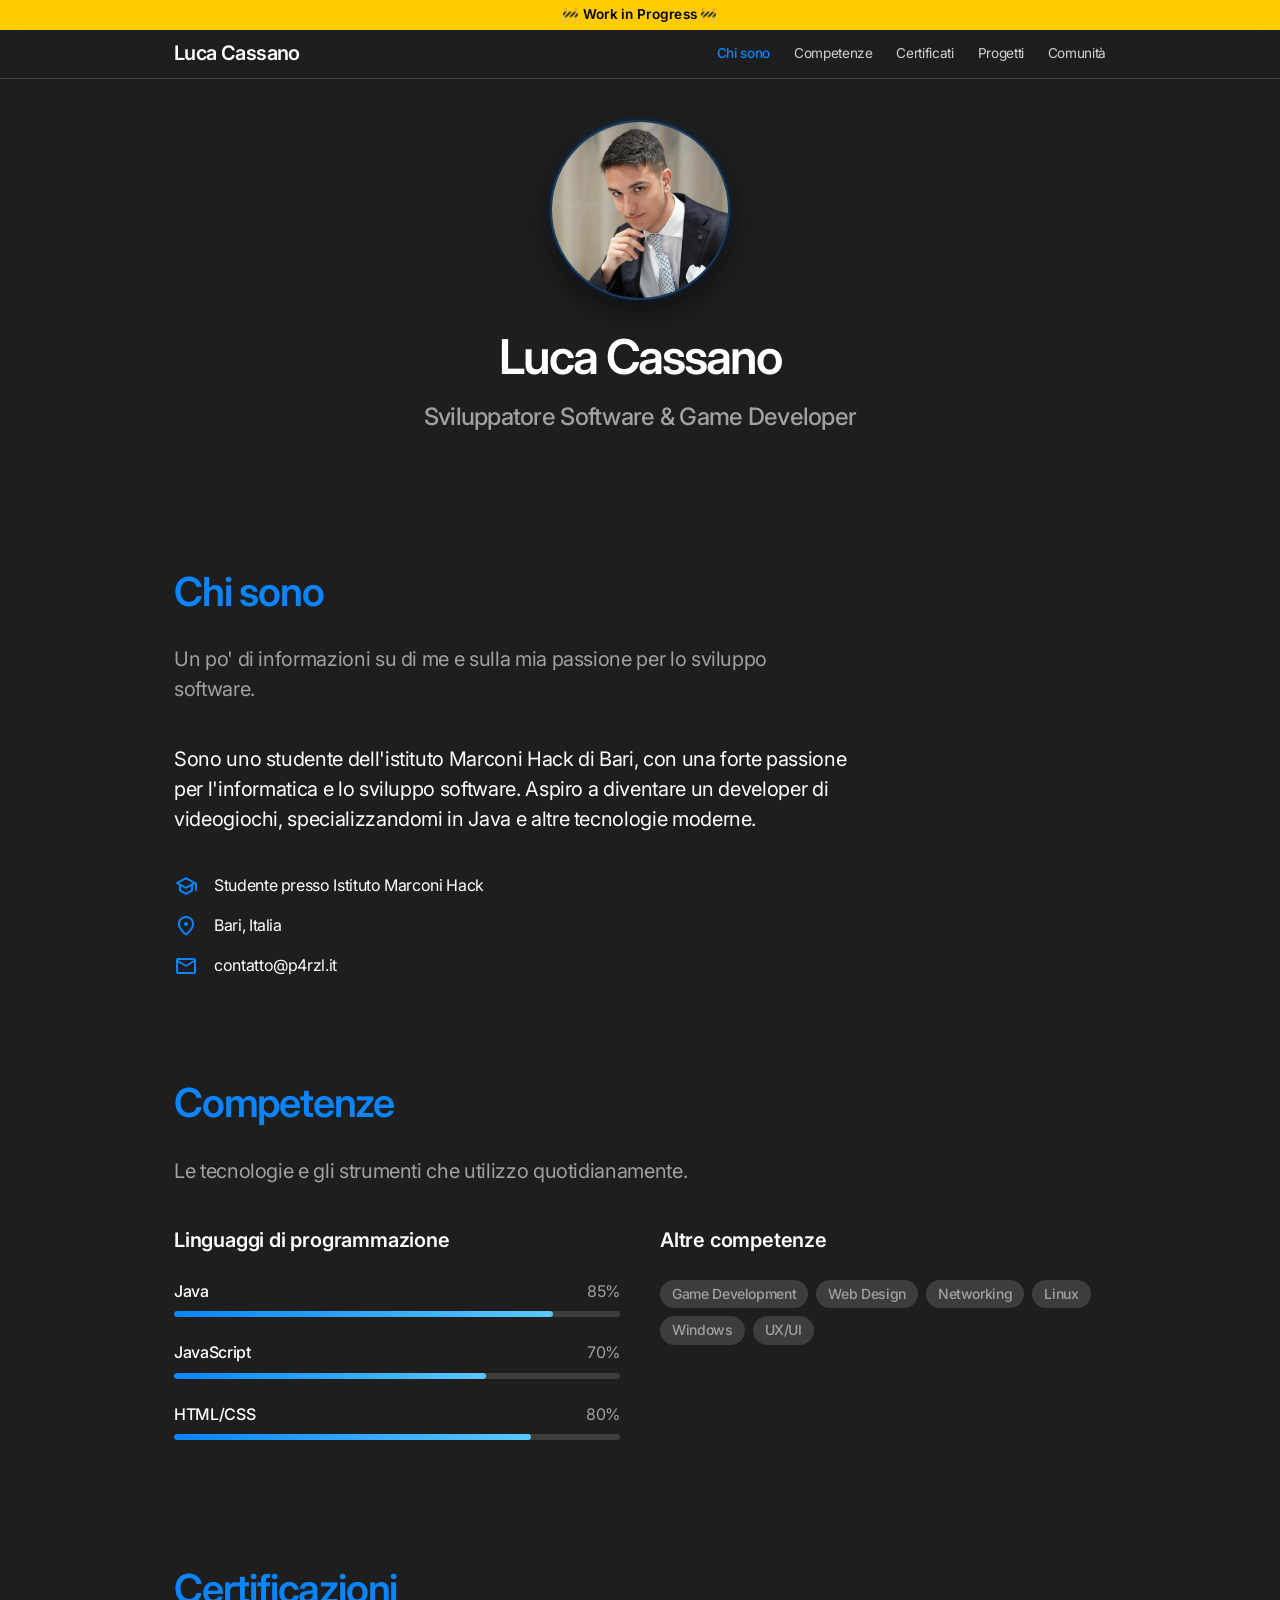
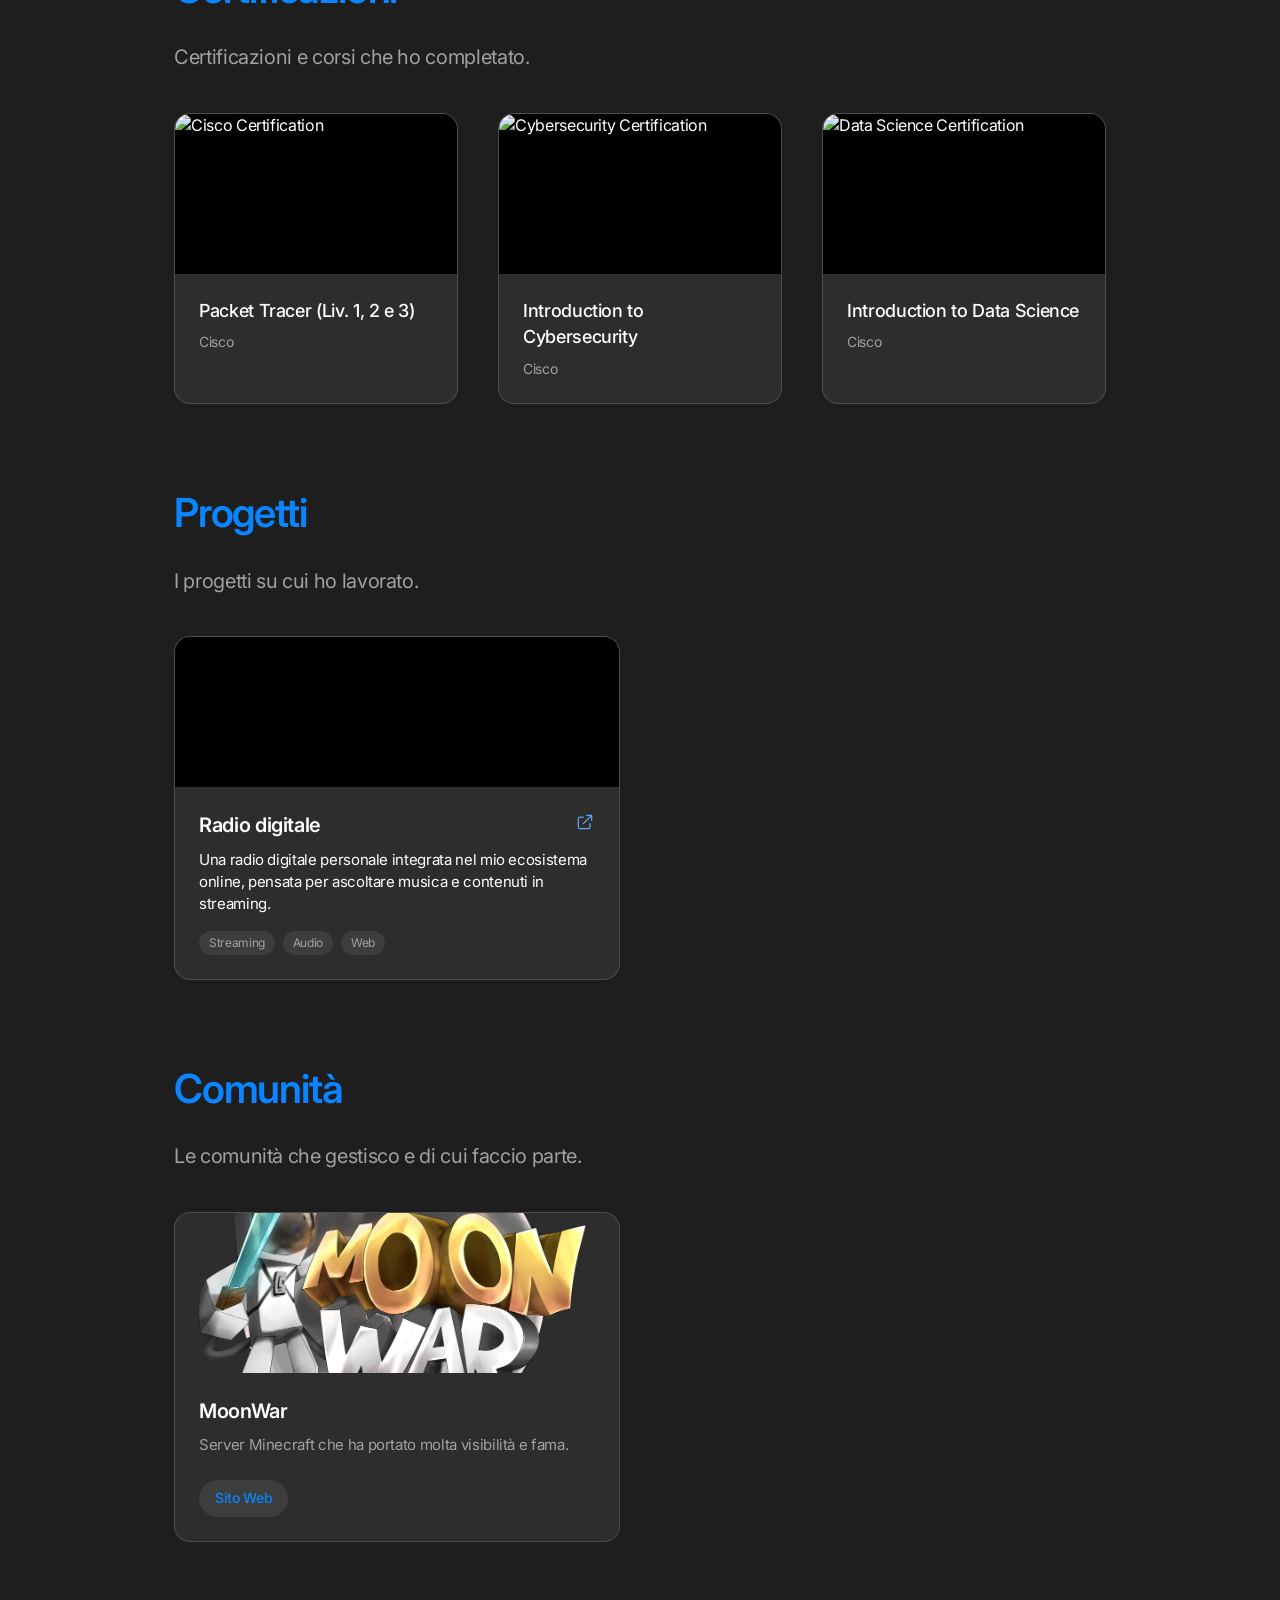
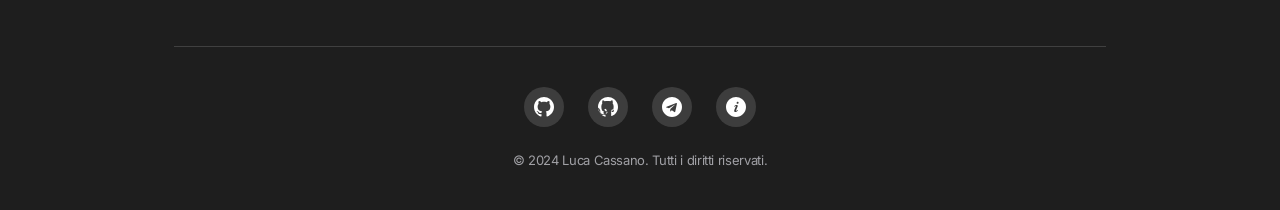
==== commit ef43e9ef: "Update pre Majour" ====
--- a/index.html
+++ b/index.html
@@ -168,7 +168,29 @@
             <p class="section-subtitle">I progetti su cui ho lavorato.</p>
             
             <div class="projects-grid">
-                <div class="project-card">
+                <div class="project-card project-card-featured">
+                    <div class="project-media project-media-embed">
+                        <iframe src="https://radio.p4rzl.it/public/sudo_radio_727/embed?rounded=1" title="Radio digitale p4rzl" frameborder="0" allowtransparency="true" loading="lazy"></iframe>
+                    </div>
+                    <div class="project-info">
+                        <div class="project-title">
+                            <span>Radio digitale</span>
+                            <a href="https://radio.p4rzl.it/public/sudo_radio_727" class="project-link" target="_blank" rel="noopener noreferrer" aria-label="Apri la radio digitale">
+                                <svg xmlns="http://www.w3.org/2000/svg" width="24" height="24" fill="none" viewBox="0 0 24 24" stroke="currentColor">
+                                    <path stroke-linecap="round" stroke-linejoin="round" stroke-width="1.5" d="M10 6H6a2 2 0 00-2 2v10a2 2 0 002 2h10a2 2 0 002-2v-4M14 4h6m0 0v6m0-6L10 14" />
+                                </svg>
+                            </a>
+                        </div>
+                        <p class="project-description">Una radio digitale personale integrata nel mio ecosistema online, pensata per ascoltare musica e contenuti in streaming.</p>
+                        <div class="project-tags">
+                            <span class="project-tag">Streaming</span>
+                            <span class="project-tag">Audio</span>
+                            <span class="project-tag">Web</span>
+                        </div>
+                    </div>
+                </div>
+
+                <!--<div class="project-card">
                     <div class="project-info">
                         <div class="project-title">
                             <span>Blog Telegram</span>
@@ -221,7 +243,7 @@
                             <span class="project-tag">JetBrains</span>
                         </div>
                     </div>
-                </div>
+                </div>-->
             </div>
         </section>
 
@@ -231,7 +253,7 @@
             <p class="section-subtitle">Le comunità che gestisco e di cui faccio parte.</p>
             
             <div class="communities-grid">
-                <div class="community-card">
+                <!--<div class="community-card">
                     <div class="community-image">
                         <img src="img/ogs.jpg" alt="Open Gaming Studios">
                     </div>
@@ -242,7 +264,7 @@
                             Discord
                         </a>
                     </div>
-                </div>
+                </div>-->
                 
                 <div class="community-card">
                     <div class="community-image">
@@ -257,7 +279,7 @@
                     </div>
                 </div>
                 
-                <div class="community-card">
+                <!--<div class="community-card">
                     <div class="community-image">
                         <img src="img/taverna.jpg" alt="La Taverna">
                     </div>
@@ -268,7 +290,7 @@
                             Discord
                         </a>
                     </div>
-                </div>
+                </div>-->
             </div>
         </section>
 
--- a/css/style.css
+++ b/css/style.css
@@ -370,6 +370,28 @@
   border-color: rgba(10, 132, 255, 0.4);
 }
 
+.project-card-featured {
+  overflow: hidden;
+}
+
+.project-media {
+  overflow: hidden;
+  background-color: #000;
+}
+
+.project-media-embed {
+  position: relative;
+  padding-top: 150px;
+}
+
+.project-media-embed iframe {
+  position: absolute;
+  inset: 0;
+  width: 100%;
+  height: 100%;
+  border: 0;
+}
+
 .project-info {
   padding: var(--spacing-m);
 }
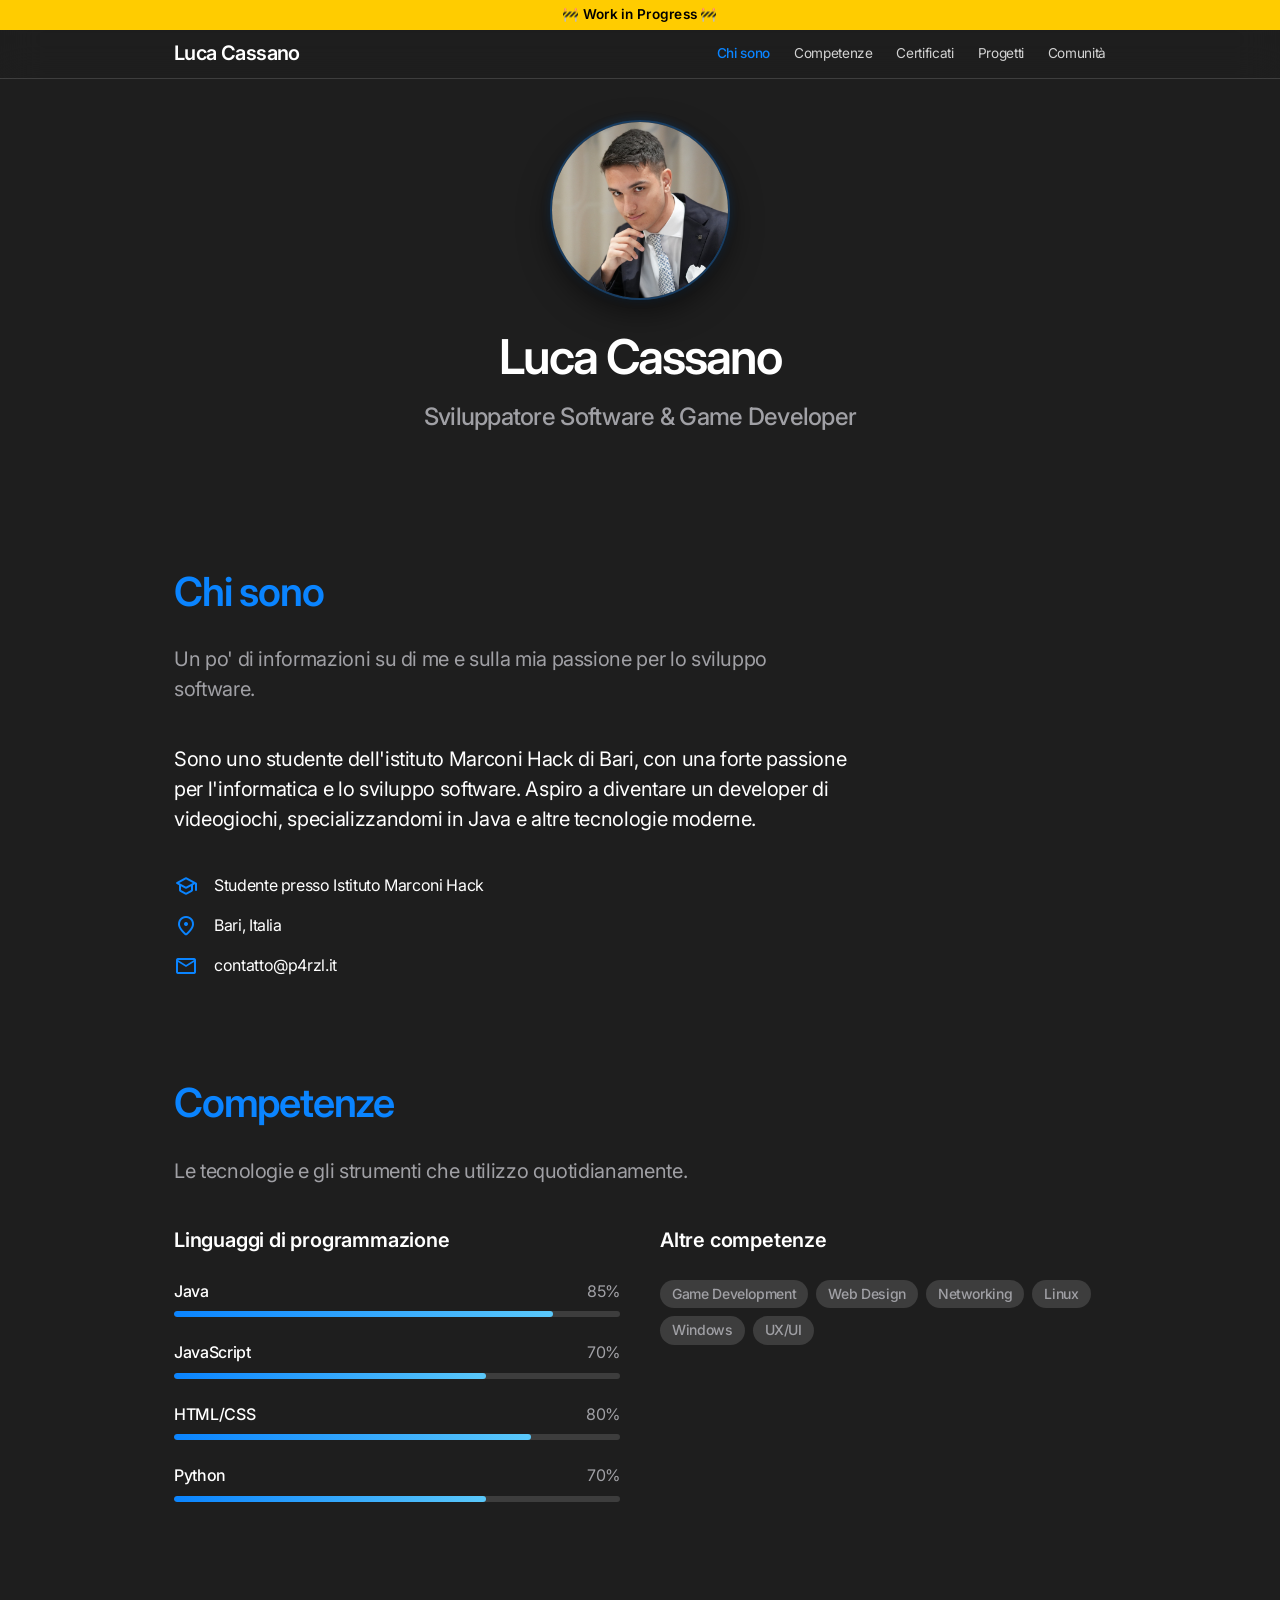
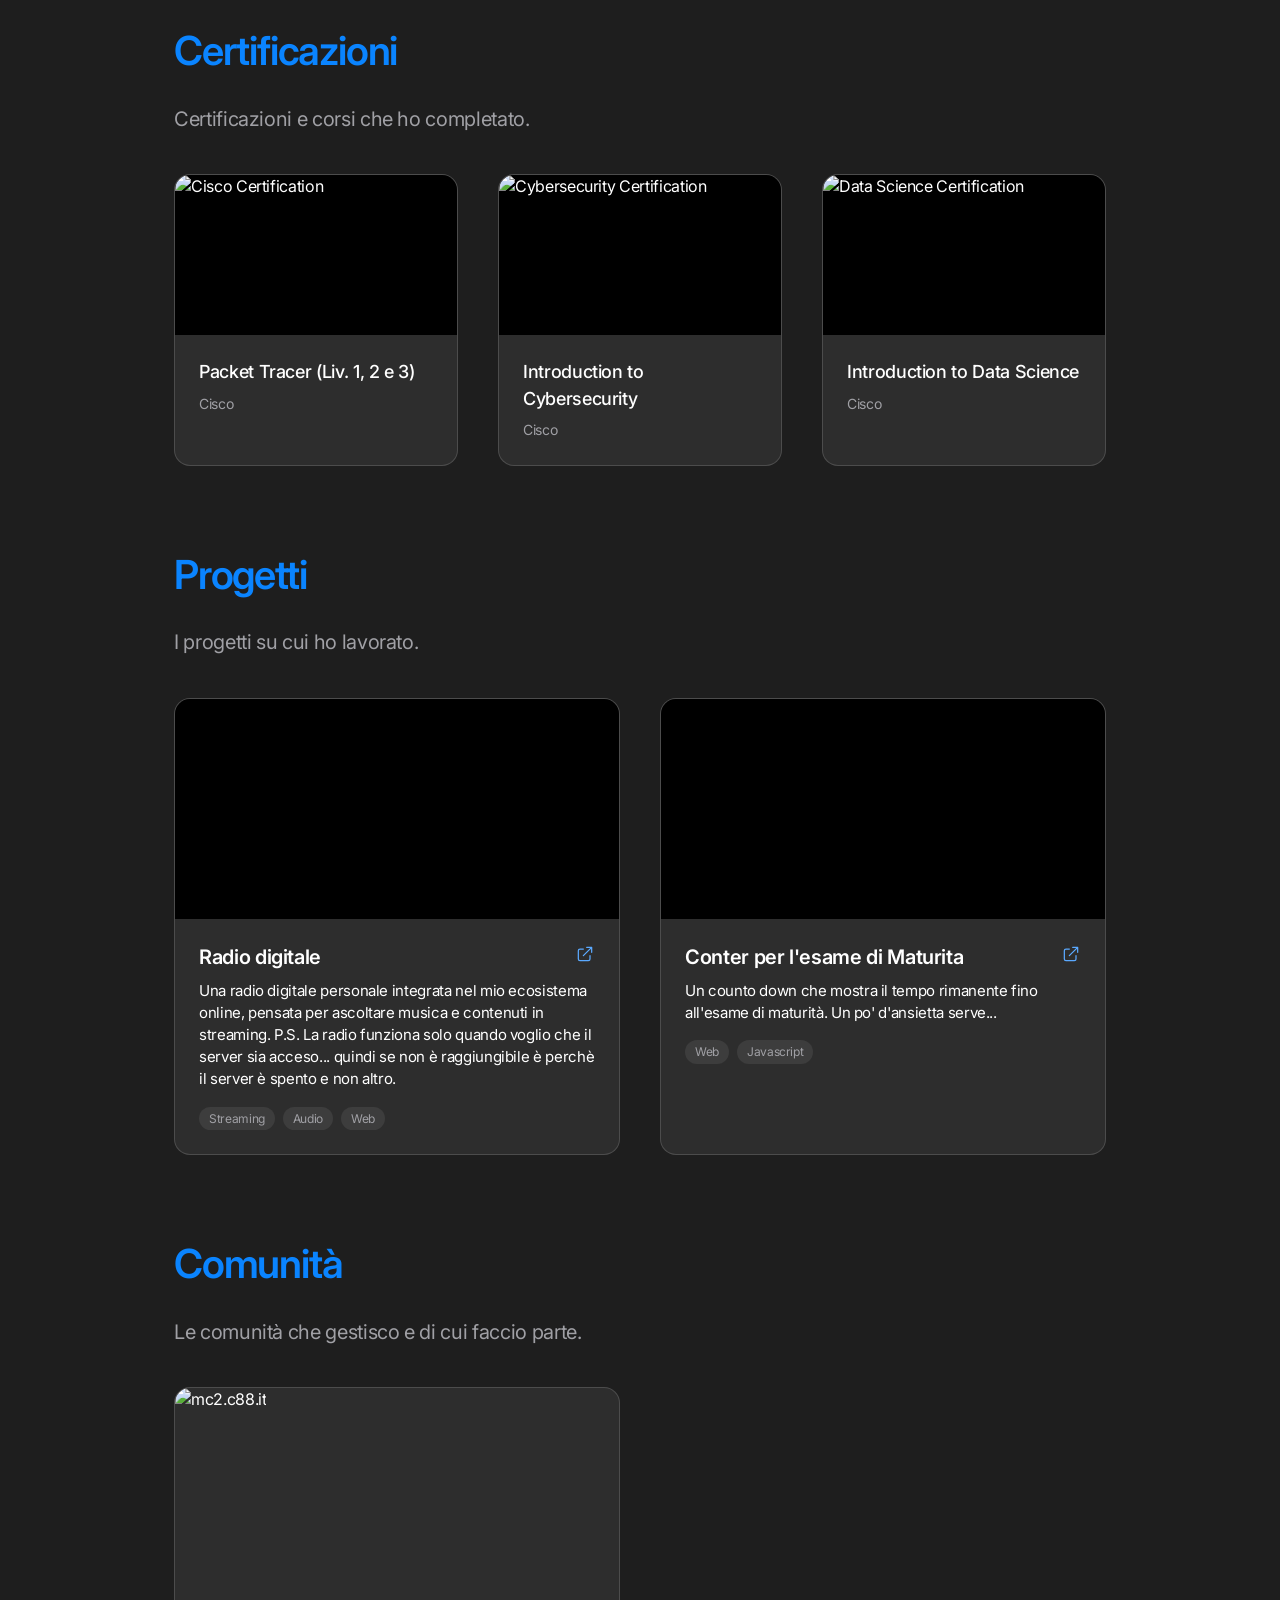
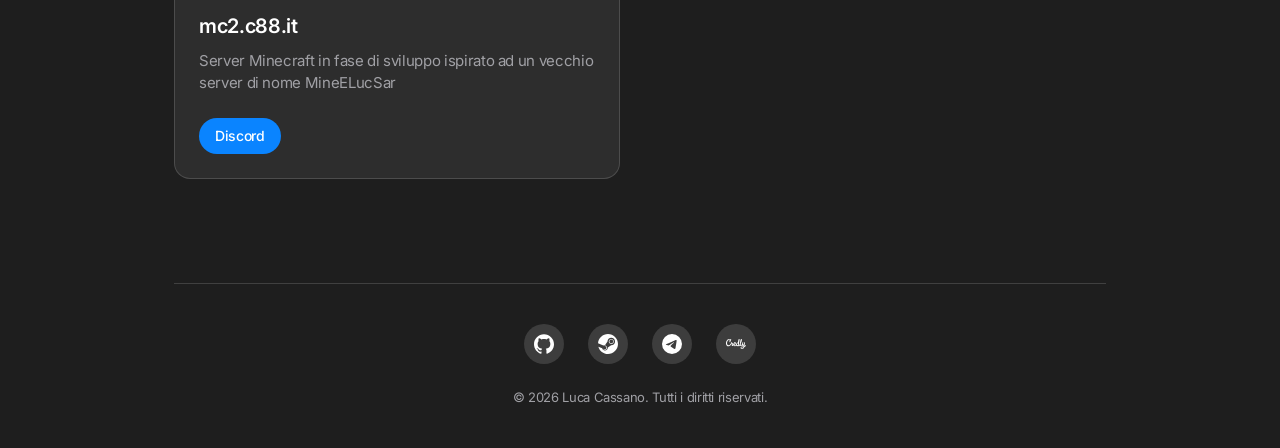
==== commit ecb81a40: "Update" ====
--- a/index.html
+++ b/index.html
@@ -105,6 +105,15 @@
                                 <div class="skill-progress" data-width="80%"></div>
                             </div>
                         </div>
+                        <div class="skill-item">
+                            <div class="skill-header">
+                                <span class="skill-name">Python</span>
+                                <span class="skill-level">70%</span>
+                            </div>
+                            <div class="skill-bar">
+                                <div class="skill-progress" data-width="70%"></div>
+                            </div>
+                        </div>
                     </div>
                 </div>
                 
@@ -181,11 +190,32 @@
                                 </svg>
                             </a>
                         </div>
-                        <p class="project-description">Una radio digitale personale integrata nel mio ecosistema online, pensata per ascoltare musica e contenuti in streaming.</p>
+                        <p class="project-description">Una radio digitale personale integrata nel mio ecosistema online, pensata per ascoltare musica e contenuti in streaming. P.S. La radio funziona solo quando voglio che il server sia acceso... quindi se non è raggiungibile è perchè il server è spento e non altro.</p>
                         <div class="project-tags">
                             <span class="project-tag">Streaming</span>
                             <span class="project-tag">Audio</span>
                             <span class="project-tag">Web</span>
+                        </div>
+                    </div>
+                </div>
+
+                <div class="project-card">
+                    <div class="project-media project-media-embed">
+                        <iframe src="https://100.p4rzl.it/" title="Anteprima del sito 100.p4rzl.it" frameborder="0" loading="lazy"></iframe>
+                    </div>
+                    <div class="project-info">
+                        <div class="project-title">
+                            <span>Conter per l'esame di Maturita</span>
+                            <a href="https://100.p4rzl.it/" class="project-link" target="_blank" rel="noopener noreferrer" aria-label="Apri 100.p4rzl.it">
+                                <svg xmlns="http://www.w3.org/2000/svg" width="24" height="24" fill="none" viewBox="0 0 24 24" stroke="currentColor">
+                                    <path stroke-linecap="round" stroke-linejoin="round" stroke-width="1.5" d="M10 6H6a2 2 0 00-2 2v10a2 2 0 002 2h10a2 2 0 002-2v-4M14 4h6m0 0v6m0-6L10 14" />
+                                </svg>
+                            </a>
+                        </div>
+                        <p class="project-description">Un counto down che mostra il tempo rimanente fino all'esame di maturità. Un po' d'ansietta serve...</p>
+                        <div class="project-tags">
+                            <span class="project-tag">Web</span>
+                            <span class="project-tag">Javascript</span>
                         </div>
                     </div>
                 </div>
@@ -253,6 +283,18 @@
             <p class="section-subtitle">Le comunità che gestisco e di cui faccio parte.</p>
             
             <div class="communities-grid">
+                <div class="community-card">
+                    <div class="community-image">
+                        <img src="img/icon_mc2c88it_2.png" alt="mc2.c88.it">
+                    </div>
+                    <div class="community-info">
+                        <h3 class="community-title">mc2.c88.it</h3>
+                        <p class="community-description">Server Minecraft in fase di sviluppo ispirato ad un vecchio server di nome MineELucSar</p>
+                        <a href="https://discord.gg/qPVaBe8G4x" class="apple-button ">
+                            Discord
+                        </a>
+                    </div>
+                </div>
                 <!--<div class="community-card">
                     <div class="community-image">
                         <img src="img/ogs.jpg" alt="Open Gaming Studios">
@@ -266,7 +308,7 @@
                     </div>
                 </div>-->
                 
-                <div class="community-card">
+                <!--<div class="community-card">
                     <div class="community-image">
                         <img src="img/moonwar-logo.png" alt="MoonWar">
                     </div>
@@ -277,7 +319,7 @@
                             Sito Web
                         </a>
                     </div>
-                </div>
+                </div>-->
                 
                 <!--<div class="community-card">
                     <div class="community-image">
@@ -300,26 +342,26 @@
                 <div class="social-links">
                     <a href="https://github.com/p4rzl" class="social-link" aria-label="GitHub">
                         <svg xmlns="http://www.w3.org/2000/svg" viewBox="0 0 24 24">
-                            <path d="M12 0c-6.626 0-12 5.373-12 12 0 5.302 3.438 9.8 8.207 11.387.599.111.793-.261.793-.577v-2.234c-3.338.726-4.033-1.416-4.033-1.416-.546-1.387-1.333-1.756-1.333-1.756-1.089-.745.083-.729.083-.729 1.205.084 1.839 1.237 1.839 1.237 1.07 1.834 2.807 1.304 3.492.997.107-.775.418-1.305.762-1.604-2.665-.305-5.467-1.334-5.467-5.931 0-1.311.469-2.381 1.236-3.221-.124-.303-.535-1.524.117-3.176 0 0 1.008-.322 3.301 1.23.957-.266 1.983-.399 3.003-.404 1.02.005 2.047.138 3.006.404 2.291-1.552 3.297-1.23 3.297-1.23.653 1.653.242 2.874.118 3.176.77.84 1.235 1.911 1.235 3.221 0 4.609-2.807 5.624-5.479 5.921.43.372.823 1.102.823 2.222v3.293c0 .319.192.694.801.576 4.765-1.589 8.199-6.086 8.199-11.386 0-6.627-5.373-12-12-12z"/>
+                            <path d="M12 .297c-6.63 0-12 5.373-12 12 0 5.303 3.438 9.8 8.205 11.385.6.113.82-.258.82-.577 0-.285-.01-1.04-.015-2.04-3.338.724-4.042-1.61-4.042-1.61C4.422 18.07 3.633 17.7 3.633 17.7c-1.087-.744.084-.729.084-.729 1.205.084 1.838 1.236 1.838 1.236 1.07 1.835 2.809 1.305 3.495.998.108-.776.417-1.305.76-1.605-2.665-.3-5.466-1.332-5.466-5.93 0-1.31.465-2.38 1.235-3.22-.135-.303-.54-1.523.105-3.176 0 0 1.005-.322 3.3 1.23.96-.267 1.98-.399 3-.405 1.02.006 2.04.138 3 .405 2.28-1.552 3.285-1.23 3.285-1.23.645 1.653.24 2.873.12 3.176.765.84 1.23 1.91 1.23 3.22 0 4.61-2.805 5.625-5.475 5.92.42.36.81 1.096.81 2.22 0 1.606-.015 2.896-.015 3.286 0 .315.21.69.825.57C20.565 22.092 24 17.592 24 12.297c0-6.627-5.373-12-12-12"/>
                         </svg>
                     </a>
                     <a href="https://steamcommunity.com/id/P4rzl/" class="social-link" aria-label="Steam">
                         <svg xmlns="http://www.w3.org/2000/svg" viewBox="0 0 24 24">
-                            <path d="M12 0C5.373 0 0 5.373 0 12c0 5.623 3.872 10.328 9.092 11.63-.056-.162-.092-.35-.092-.583v-1.676c-.821.19-1.621.29-2.269.29-1.871 0-4.338-.724-4.893-4.023-.409-2.42-1.889-3.132-2.922-3.449a1.086 1.086 0 01-.474-.274.541.541 0 01.224-.876c.21-.088 1.134-.365 2.058.175 1.054.614 1.488 1.773 2.158 3.644.788 2.201 2.746 2.087 4.058 1.681.195-.099.356-.75.428-1.055-1.642-.496-3.355-1.322-3.355-6.205 0-1.297.379-2.444 1.162-3.403-.262-.71-.334-1.999.294-3.69 0 0 .262-.843 2.559.99.1-.27 1.982-.47 3.357-.47 1.375 0 2.658.2 3.359.47 2.296-1.834 2.558-.99 2.558-.99.626 1.691.555 2.98.294 3.69.782.959 1.156 2.108 1.156 3.402 0 4.89-1.72 5.71-3.36 6.205.296.584.444 1.248.444 1.967 0 1.415-.007 2.556-.007 2.897 0 .222-.032.403-.082.558C20.134 22.316 24 17.617 24 12c0-6.627-5.373-12-12-12zm5.504 17.98c-.835 0-1.51-.67-1.51-1.495 0-.826.675-1.497 1.51-1.497.835 0 1.51.67 1.51 1.497 0 .825-.675 1.495-1.51 1.495zm-9.672-2.87c.186.42.398.786.637 1.104.34.45.717.83 1.13 1.13-.035-.364-.053-.737-.053-1.118V14.97c-.535.228-1.14.352-1.766.352-.276 0-.553-.038-.825-.1L9.973 16.9c.622.08 1.095.484 1.18 1.026.88.542-.15 1.148-.593 1.522-.427.343-.922.61-1.465.784a3.324 3.324 0 01-1.346.039 3.18 3.18 0 01-1.573-1.01 3.099 3.099 0 01-.339-.532l-1.677-3.908c-.49.364-.895.836-1.153 1.399a3.033 3.033 0 00.22 3.12c1.333 1.77 3.93 2.13 5.8.802 1.761-1.252 2.176-3.55.7-5.331-.179-.217-.38-.417-.598-.598z"/>
+                            <path d="M11.979 0C5.678 0 .511 4.86.022 11.037l6.432 2.658c.545-.371 1.203-.59 1.912-.59.063 0 .125.004.188.006l2.861-4.142V8.91c0-2.495 2.028-4.524 4.524-4.524 2.494 0 4.524 2.031 4.524 4.527s-2.03 4.525-4.524 4.525h-.105l-4.076 2.911c0 .052.004.105.004.159 0 1.875-1.515 3.396-3.39 3.396-1.635 0-3.016-1.173-3.331-2.727L.436 15.27C1.862 20.307 6.486 24 11.979 24c6.627 0 11.999-5.373 11.999-12S18.605 0 11.979 0zM7.54 18.21l-1.473-.61c.262.543.714.999 1.314 1.25 1.297.539 2.793-.076 3.332-1.375.263-.63.264-1.319.005-1.949s-.75-1.121-1.377-1.383c-.624-.26-1.29-.249-1.878-.03l1.523.63c.956.4 1.409 1.5 1.009 2.455-.397.957-1.497 1.41-2.454 1.012H7.54zm11.415-9.303c0-1.662-1.353-3.015-3.015-3.015-1.665 0-3.015 1.353-3.015 3.015 0 1.665 1.35 3.015 3.015 3.015 1.663 0 3.015-1.35 3.015-3.015zm-5.273-.005c0-1.252 1.013-2.266 2.265-2.266 1.249 0 2.266 1.014 2.266 2.266 0 1.251-1.017 2.265-2.266 2.265-1.253 0-2.265-1.014-2.265-2.265z"/>
                         </svg>
                     </a>
                     <a href="https://t.me/P4rzl" class="social-link" aria-label="Telegram">
                         <svg xmlns="http://www.w3.org/2000/svg" viewBox="0 0 24 24">
-                            <path d="M12 0c-6.627 0-12 5.373-12 12s5.373 12 12 12 12-5.373 12-12-5.373-12-12-12zm5.894 8.221l-1.97 9.28c-.145.658-.537.818-1.084.508l-3-2.21-1.446 1.394c-.14.18-.357.295-.6.295-.002 0-.003 0-.005 0l.213-3.054 5.56-5.022c.24-.213-.054-.334-.373-.121l-6.869 4.326-2.96-.924c-.64-.204-.658-.64.135-.954l11.566-4.458c.538-.196 1.006.128.832.941z"/>
+                            <path d="M11.944 0A12 12 0 0 0 0 12a12 12 0 0 0 12 12 12 12 0 0 0 12-12A12 12 0 0 0 12 0a12 12 0 0 0-.056 0zm4.962 7.224c.1-.002.321.023.465.14a.506.506 0 0 1 .171.325c.016.093.036.306.02.472-.18 1.898-.962 6.502-1.36 8.627-.168.9-.499 1.201-.82 1.23-.696.065-1.225-.46-1.9-.902-1.056-.693-1.653-1.124-2.678-1.8-1.185-.78-.417-1.21.258-1.91.177-.184 3.247-2.977 3.307-3.23.007-.032.014-.15-.056-.212s-.174-.041-.249-.024c-.106.024-1.793 1.14-5.061 3.345-.48.33-.913.49-1.302.48-.428-.008-1.252-.241-1.865-.44-.752-.245-1.349-.374-1.297-.789.027-.216.325-.437.893-.663 3.498-1.524 5.83-2.529 6.998-3.014 3.332-1.386 4.025-1.627 4.476-1.635z"/>
                         </svg>
                     </a>
                     <a href="https://www.credly.com/users/luca-cassano" class="social-link" aria-label="Credly">
                         <svg xmlns="http://www.w3.org/2000/svg" viewBox="0 0 24 24">
-                            <path d="M12 0c-6.627 0-12 5.373-12 12s5.373 12 12 12 12-5.373 12-12-5.373-12-12-12zm-2.033 16.01c.564-1.789 1.632-3.932 1.821-4.474.273-.787-.211-1.136-1.74.209l-.34-.64c1.744-1.897 5.335-2.326 4.113.613-.763 1.835-1.309 3.074-1.621 4.03-.455 1.393.694.828 1.819-.211.153.25.203.331.356.619-2.498 2.378-5.271 2.588-4.408-.146zm4.742-8.169c-.532.453-1.32.443-1.761-.022-.441-.465-.367-1.208.164-1.661.532-.453 1.32-.442 1.761.022.439.466.367 1.209-.164 1.661z"/>
+                            <path d="M23.8 13.154a.299.299 0 0 0-.101-.024.407.407 0 0 0-.202.048c-.06.028-.092.08-.127.136-.087.128-.15.268-.226.4-.107.187-.246.351-.38.515-.135.156-.286.291-.424.44-.028.027-.072.043-.107.027-.028-.016-.036-.056-.032-.088.04-.38.075-.763.123-1.138.02-.172.043-.336.063-.512.028-.247.056-.487.087-.735l.234-1.824c.02-.128.032-.372-.135-.52a.446.446 0 0 0-.233-.116.46.46 0 0 0-.254.06c-.226.16-.297.504-.365.76-.142.603-.178 1.241-.471 1.804a1.772 1.772 0 0 1-.202.316.668.668 0 0 1-.186.18.332.332 0 0 1-.246.051.365.365 0 0 1-.238-.207.871.87 0 0 1-.063-.324 4.499 4.499 0 0 1 .24-1.585c.045-.132.089-.252.104-.383.028-.156.028-.38-.114-.516-.131-.128-.337-.18-.504-.128-.194.056-.31.244-.372.392-.198.463-.25.95-.317 1.446-.044.327-.127.64-.293.926a2.717 2.717 0 0 1-.603.72c-.118.087-.222.123-.328.107a.376.376 0 0 1-.278-.208.875.875 0 0 1-.095-.315 3.361 3.36 0 0 1-.036-.616c.004-.223 0-.44.044-.658.075-.39.678-1.937.808-2.345.135-.407.262-.823.353-1.246.08-.38.123-.767.11-1.15-.007-.277-.07-.576-.288-.736a.611.611 0 0 0-.603-.048.968.968 0 0 0-.455.428 2.53 2.53 0 0 0-.226.59 12.01 12.01 0 0 0-.266 1.29c-.071.429-.138.848-.206 1.268-.06.355-.206 1.614-.261 1.88-.06.272-.175.54-.301.787-.131.268-.258.536-.408.791a.694.694 0 0 1-.175.224c-.08.06-.182.088-.27.048-.102-.048-.146-.176-.166-.292-.075-.435-.012-.875.072-1.302.083-.431.44-2.4.519-2.851.099-.532.24-1.05.285-1.59.028-.388.09-.88-.202-1.187-.115-.136-.31-.16-.44-.136-.174.036-.31.176-.388.296-.1.128-.186.28-.258.467-.115.284-.186.615-.261.91l-.032.129c-.083.383-.143.77-.186 1.162a16.95 16.948 0 0 0-.06.632c-.008.1-.016.203-.027.307 0 .08.007.168-.028.244a.304.304 0 0 1-.052.068c-.08.072-.202.06-.31.056-.557-.016-1.045.3-1.35.755-.18.252-.281.542-.39.834-.01.048-.034.1-.054.152-.051.143-.13.327-.222.511a3.037 3.037 0 0 1-.317.46 3.285 3.285 0 0 1-.384.41 1.123 1.123 0 0 1-.515.26c-.174.04-.384-.043-.543-.203a.916.916 0 0 1-.206-.54c-.004-.055-.004-.115.028-.163.05-.068.146-.072.23-.076a1.623 1.623 0 0 0 1.375-1.015c.138-.34.178-.698.122-1.046a1.193 1.193 0 0 0-.19-.48.9.9 0 0 0-.396-.323c-.293-.14-.658-.127-1.01.004-.575.232-.951.74-1.134 1.562l-.02.088c-.114.487-.23 1-.582 1.354-.127.12-.261.163-.368.143-.044-.004-.08-.04-.103-.075-.096-.16.003-.532.15-1a4.1 4.1 0 0 0 .1-.366.925.925 0 0 0-.108-.495.783.783 0 0 0-.372-.324c-.143-.064-.31-.06-.468-.06h-.047c-.044 0-.103 0-.151-.012a.215.215 0 0 1-.147-.127.485.485 0 0 1 .016-.232c.004-.02.012-.048.016-.072a.368.368 0 0 0-.162-.412.509.509 0 0 0-.468-.036.768.768 0 0 0-.364.348.769.769 0 0 0-.103.48c.04.13.07.32.043.475-.055.28-.222.51-.384.74-.04.05-.072.106-.107.16a4.96 4.96 0 0 1-.706.825c-.372.335-.804.575-1.232.67-.745.165-1.506-.06-1.91-.734-.222-.38-.32-.827-.348-1.266a5.425 5.425 0 0 1 .424-2.516c.328-.76.816-1.52 1.715-1.614.353-.04.753.083.912.4.115.23.075.506 0 .75-.072.244-.175.49-.18.75-.003.26.124.54.37.616.238.072.495-.08.634-.29.138-.21.186-.46.245-.704a6.282 6.282 0 0 1 .662-1.634c.139-.236.297-.488.254-.76a.543.543 0 0 0-.373-.415.543.543 0 0 0-.535.144c-.134.148-.206.371-.387.43-.17.06-.35-.055-.507-.134-.6-.32-1.336-.312-1.963-.048-.634.25-1.146.735-1.526 1.294C.462 8.53.098 9.508.022 10.48c-.027.34-.031.695 0 1.038.036.46.1.854.214 1.206.139.423.317.79.547 1.094.266.34.587.6.94.747.372.148.784.22 1.192.208a3.172 3.172 0 0 0 1.177-.283 4.29 4.29 0 0 0 1.026-.68c.309-.26.594-.559.84-.89.162-.224.309-.46.44-.708a4.83 4.83 0 0 0 .178-.383c.044-.104.087-.215.202-.26.056-.043.15-.02.202.013.064.04.115.075.135.135.048.116.02.232-.004.332v.012c-.028.1-.055.203-.091.303-.14.424-.238.811-.16 1.195.045.207.128.387.25.527a.84.84 0 0 0 .504.264c.246.04.51-.028.725-.132.143-.068.278-.156.397-.26.06-.06.122-.12.174-.184.044-.06.087-.147.178-.143a.15.15 0 0 1 .107.064c.028.031.04.071.06.115.23.52.776.84 1.335.84h.07c.27 0 .556-.093.79-.22.27-.14.48-.348.7-.552.02-.016.045-.04.073-.044.035-.008.07.012.099.044a.26.26 0 0 1 .047.1c.135.34.46.6.824.66a1.1 1.1 0 0 0 .99-.356c.056-.06.104-.128.167-.176.064-.044.15-.076.222-.044.107.04.135.164.182.268.107.235.357.371.615.375.289 0 .554-.148.764-.34.195-.183.353-.399.516-.61a.328.328 0 0 1 .106-.096c.04-.024.096-.028.13 0 .033.024.045.06.06.091.163.4.587.652 1.01.648.417-.004.809-.224 1.103-.516.095-.092.194-.2.32-.21.14-.017.207.114.254.22.072.142.115.238.25.338.158.116.36.152.547.1.17-.04.34-.156.47-.316.072-.088.112-.204.19-.284.092-.087.132.028.136.1.016.116.016.236.008.352-.016.236-.052.471-.08.703-.011.068-.02.136-.063.188-.06.068-.166.08-.253.064a2.898 2.898 0 0 0-.321-.028l-.14-.016c-.201-.012-.4-.036-.61-.044h-.185c-.404 0-.733.048-1.03.16-.48.187-.852.57-1.003 1.018a1.305 1.305 0 0 0-.052.64c.04.203.13.403.282.587.265.315.68.515 1.149.543.408.02.852-.064 1.292-.26.848-.367 1.482-1.094 1.696-1.95 0-.02.01-.039.023-.043.298-.104.57-.248.813-.428.245-.187.467-.399.65-.643.09-.12.174-.243.253-.37.07-.125.13-.257.202-.38a.906.906 0 0 0 .13-.316.411.411 0 0 0-.05-.328.257.257 0 0 0-.135-.124m-13.68-1.63c.017-.071.045-.14.06-.206a1.9 1.9 0 0 1 .262-.504c.04-.048.08-.1.135-.136a.246.246 0 0 1 .186-.048c.107.02.183.128.202.236.032.18-.04.396-.114.555a1.097 1.097 0 0 1-.31.415c-.06.044-.114.088-.178.116-.028.008-.063.028-.115.028h-.016c-.055 0-.114-.028-.126-.088a.827.827 0 0 1 .015-.367m4.308-.184c-.004.072-.024.148-.028.223a4.91 4.91 0 0 0 0 .779c.012.152.047.3-.016.444a1.069 1.069 0 0 1-.567.643.555.555 0 0 1-.245.056c-.02 0-.04-.004-.06-.004-.12 0-.214-.092-.265-.18a.871.871 0 0 1-.1-.272 2.129 2.129 0 0 1 .072-1.122c.08-.22.202-.435.38-.594a.874.874 0 0 1 .563-.24.31.31 0 0 1 .206.064c.04.044.06.104.056.164a.05.05 0 0 1 .004.04m6.43 4.653c-.015.044-.06.104-.08.14-.042.08-.102.163-.161.235a2.562 2.562 0 0 1-.317.304c-.238.18-.503.311-.777.387a2.025 2.025 0 0 1-.487.072h-.04a.795.795 0 0 1-.515-.18.433.433 0 0 1-.158-.25.537.537 0 0 1 .047-.305.776.776 0 0 1 .38-.383c.326-.16.682-.176 1.019-.16.139.004.265.012.4.02.107.004.218.012.325.024.056 0 .115.004.17.012.044.004.092-.004.135.008.06.004.068.036.06.076"/>
                         </svg>
                     </a>
                 </div>
-                <p class="copyright">© 2024 Luca Cassano. Tutti i diritti riservati.</p>
+                <p class="copyright">© 2026 Luca Cassano. Tutti i diritti riservati.</p>
             </div>
         </footer>
     </div>
--- a/css/style.css
+++ b/css/style.css
@@ -381,7 +381,7 @@
 
 .project-media-embed {
   position: relative;
-  padding-top: 150px;
+  padding-top: 220px;
 }
 
 .project-media-embed iframe {
@@ -457,7 +457,7 @@
 }
 
 .community-image {
-  height: 160px;
+  height: 200px;
   overflow: hidden;
 }
 
@@ -542,6 +542,7 @@
   height: 40px;
   border-radius: 50%;
   background-color: var(--apple-background-elevated);
+  color: var(--apple-text);
   transition: var(--transition-fast);
 }
 
@@ -553,12 +554,13 @@
 .social-link svg {
   width: 20px;
   height: 20px;
-  fill: var(--apple-text);
+  display: block;
+  fill: currentColor;
   transition: var(--transition-fast);
 }
 
 .social-link:hover svg {
-  fill: #ffffff;
+  fill: currentColor;
 }
 
 .copyright {
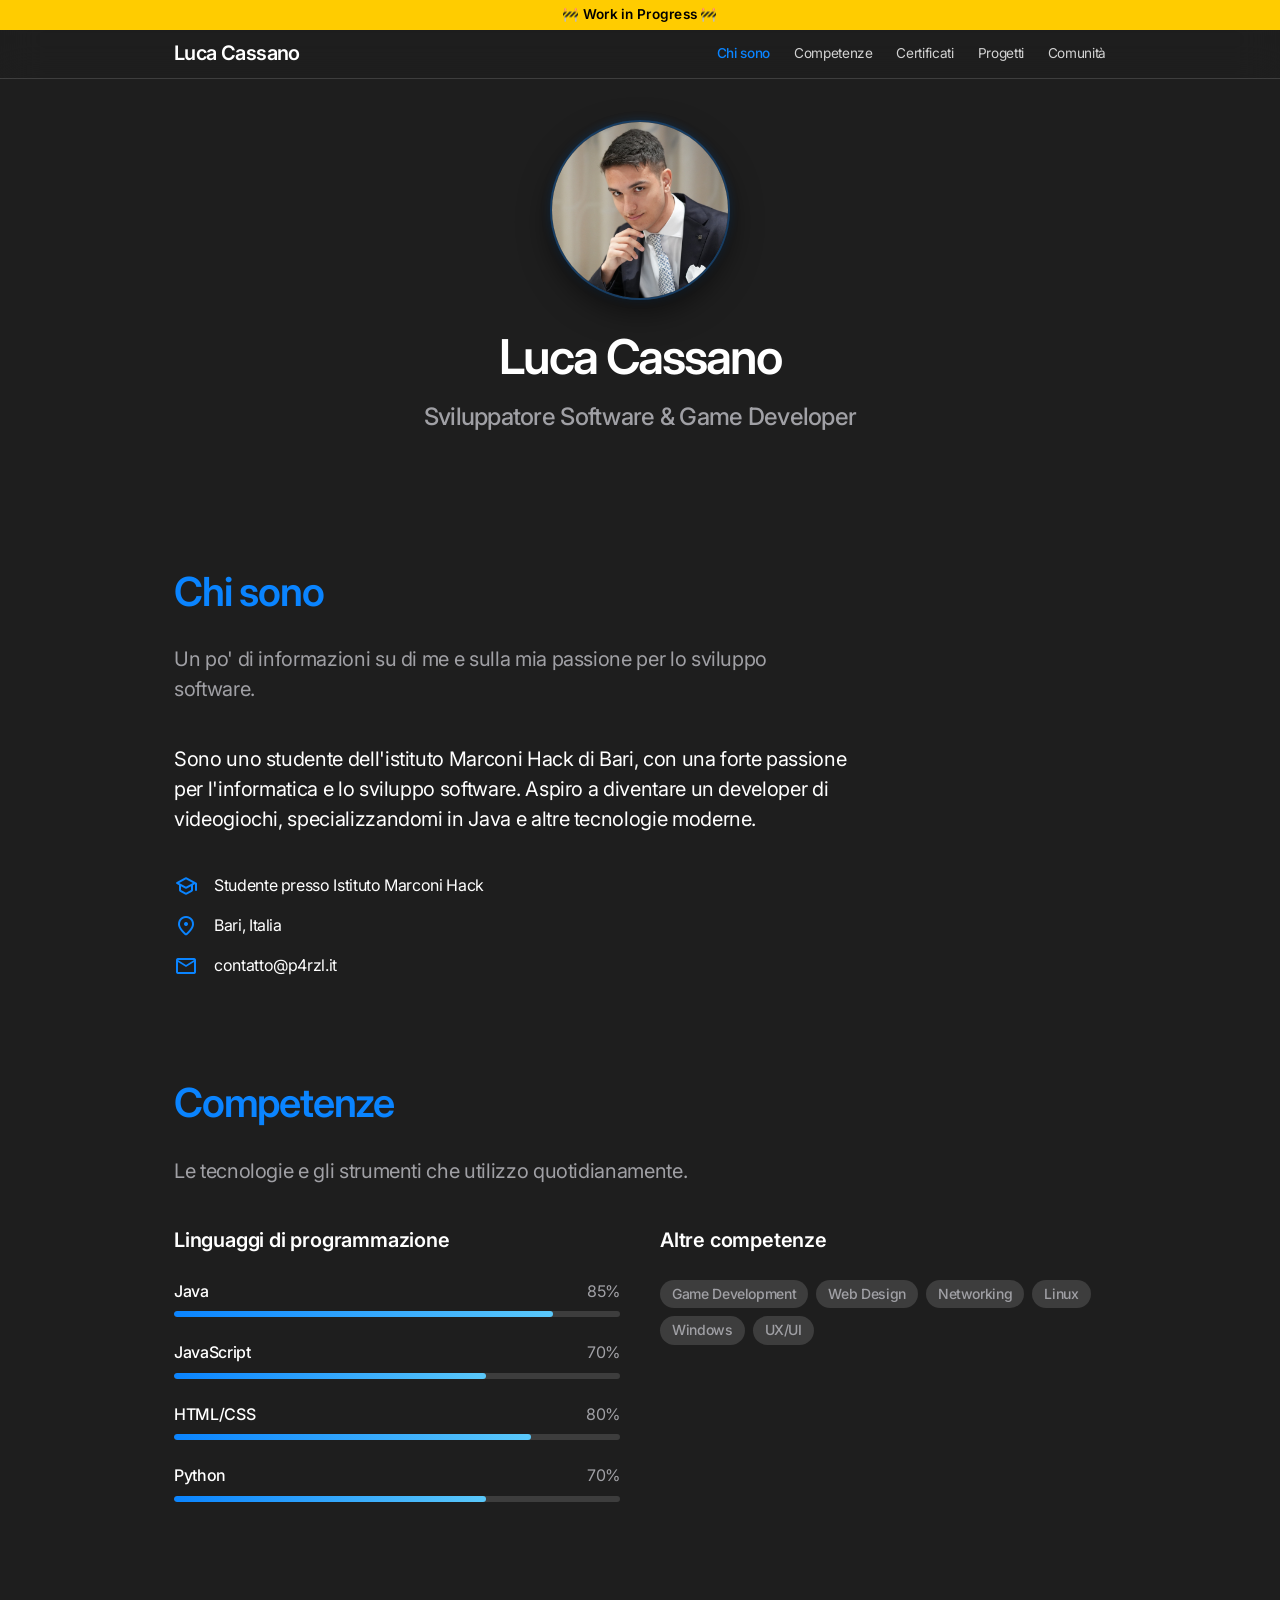
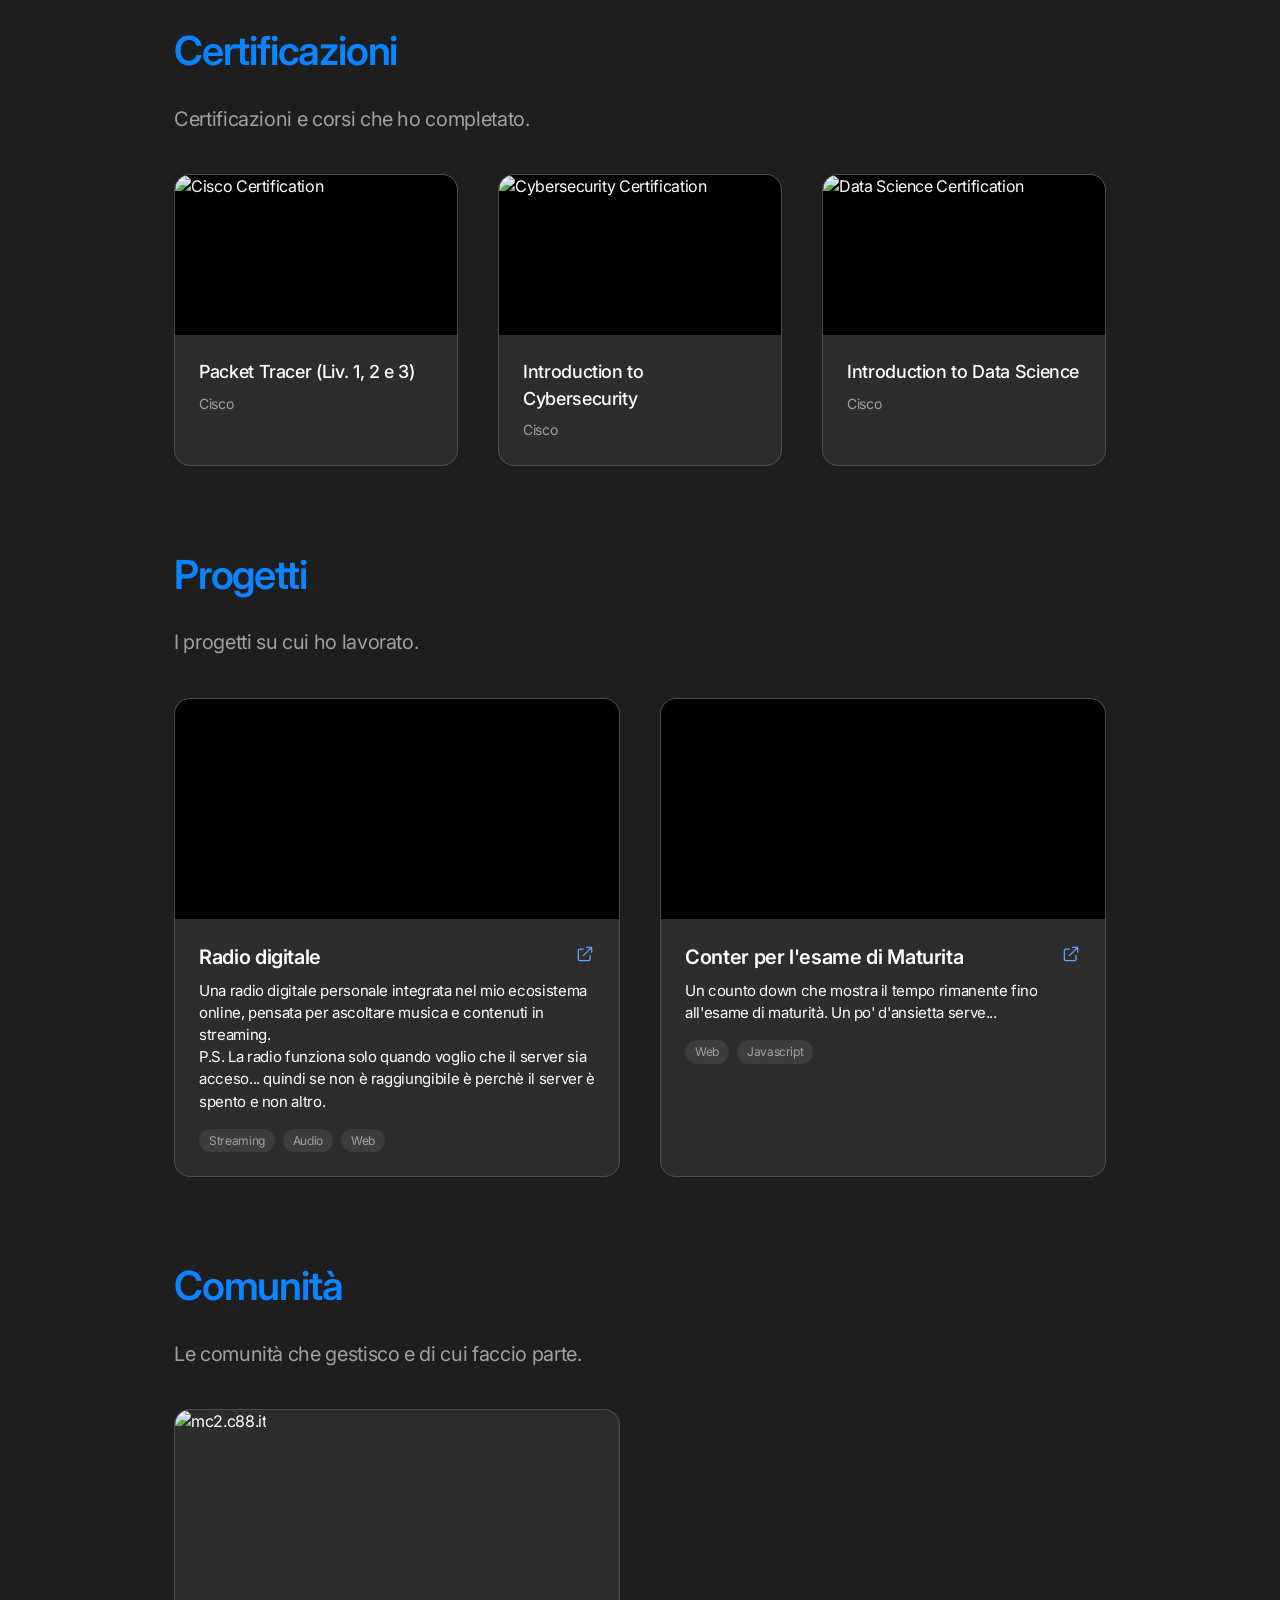
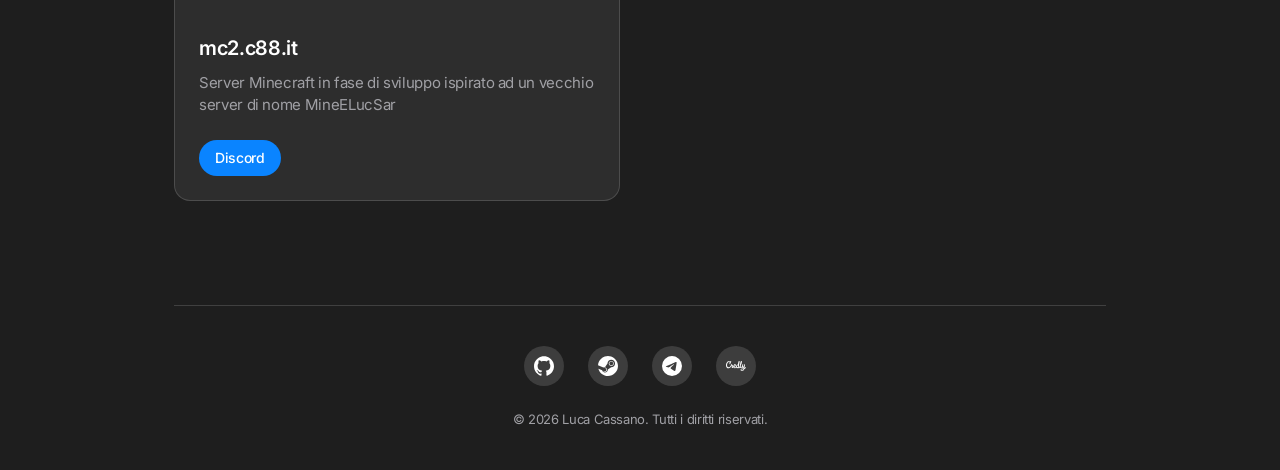
==== commit c3c52ea8: "Update index.html" ====
--- a/index.html
+++ b/index.html
@@ -190,7 +190,7 @@
                                 </svg>
                             </a>
                         </div>
-                        <p class="project-description">Una radio digitale personale integrata nel mio ecosistema online, pensata per ascoltare musica e contenuti in streaming. P.S. La radio funziona solo quando voglio che il server sia acceso... quindi se non è raggiungibile è perchè il server è spento e non altro.</p>
+                        <p class="project-description">Una radio digitale personale integrata nel mio ecosistema online, pensata per ascoltare musica e contenuti in streaming. <br/> P.S. La radio funziona solo quando voglio che il server sia acceso... quindi se non è raggiungibile è perchè il server è spento e non altro.</p>
                         <div class="project-tags">
                             <span class="project-tag">Streaming</span>
                             <span class="project-tag">Audio</span>
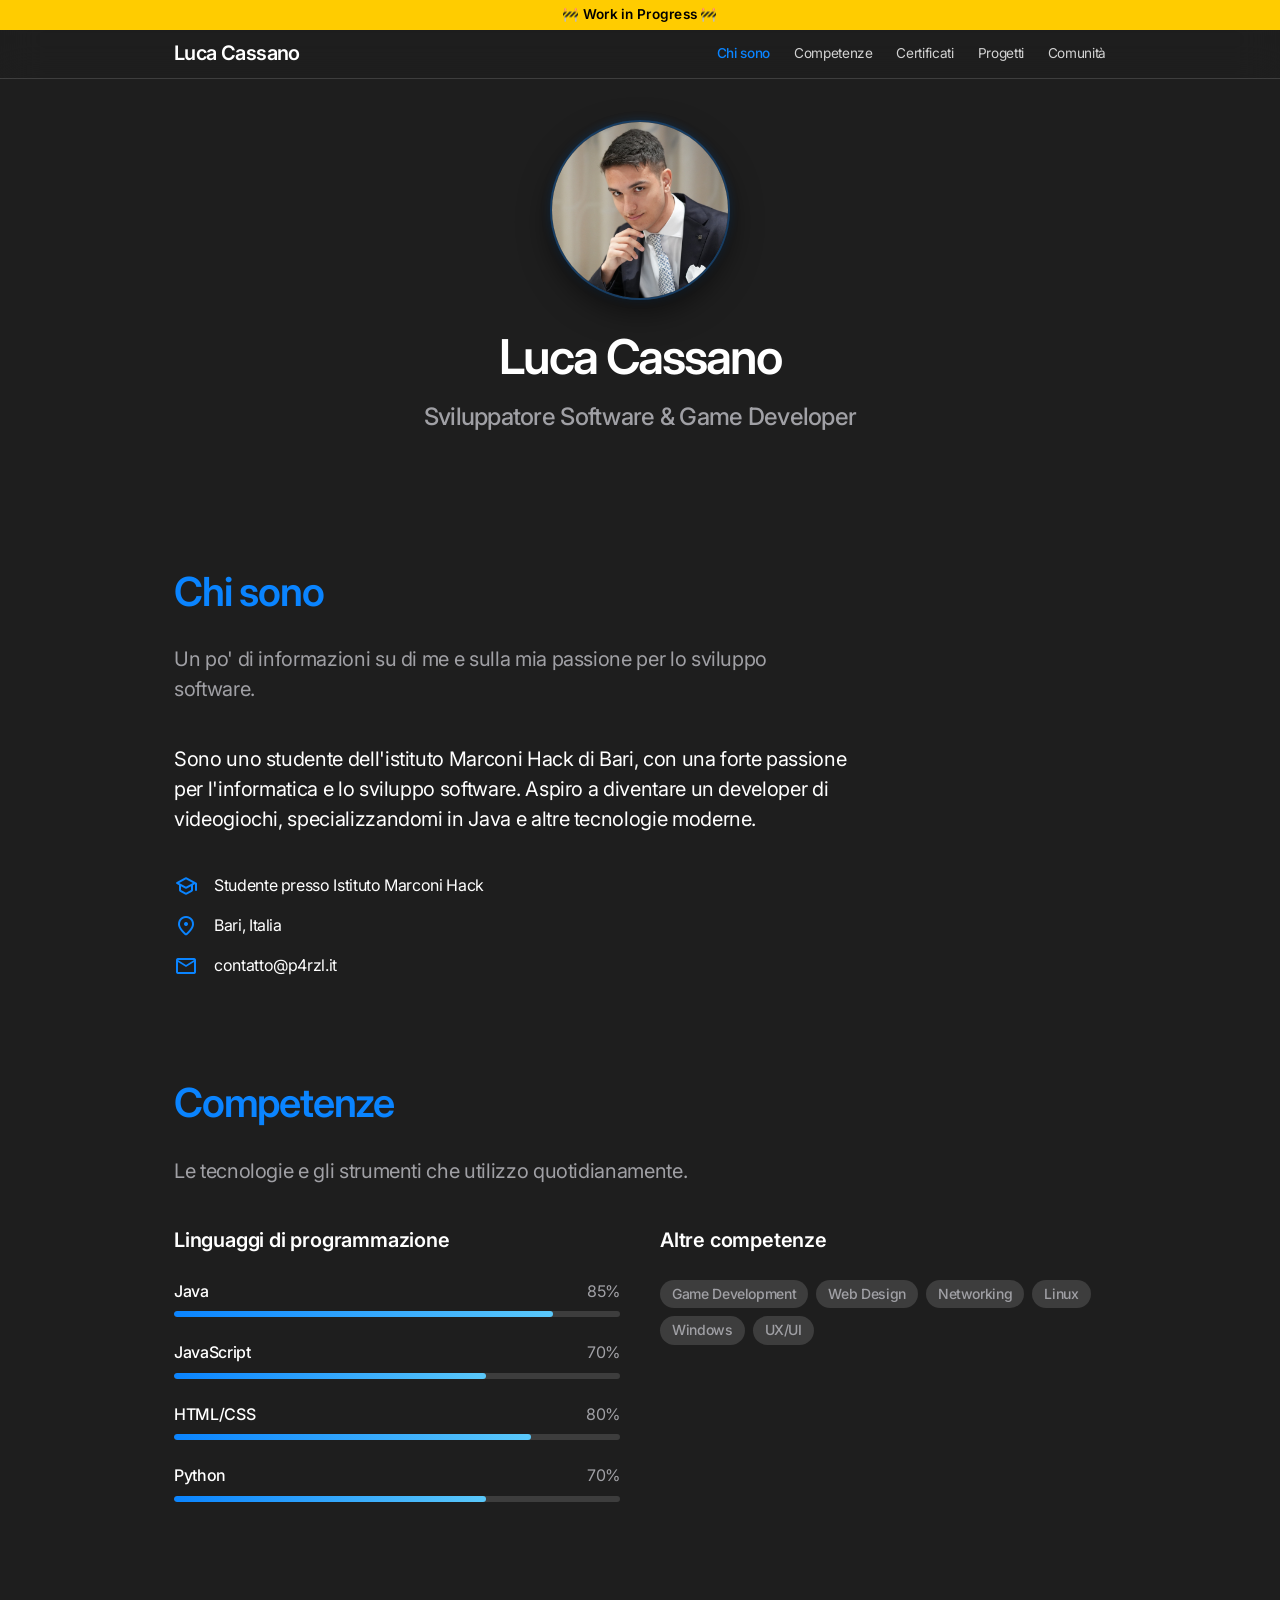
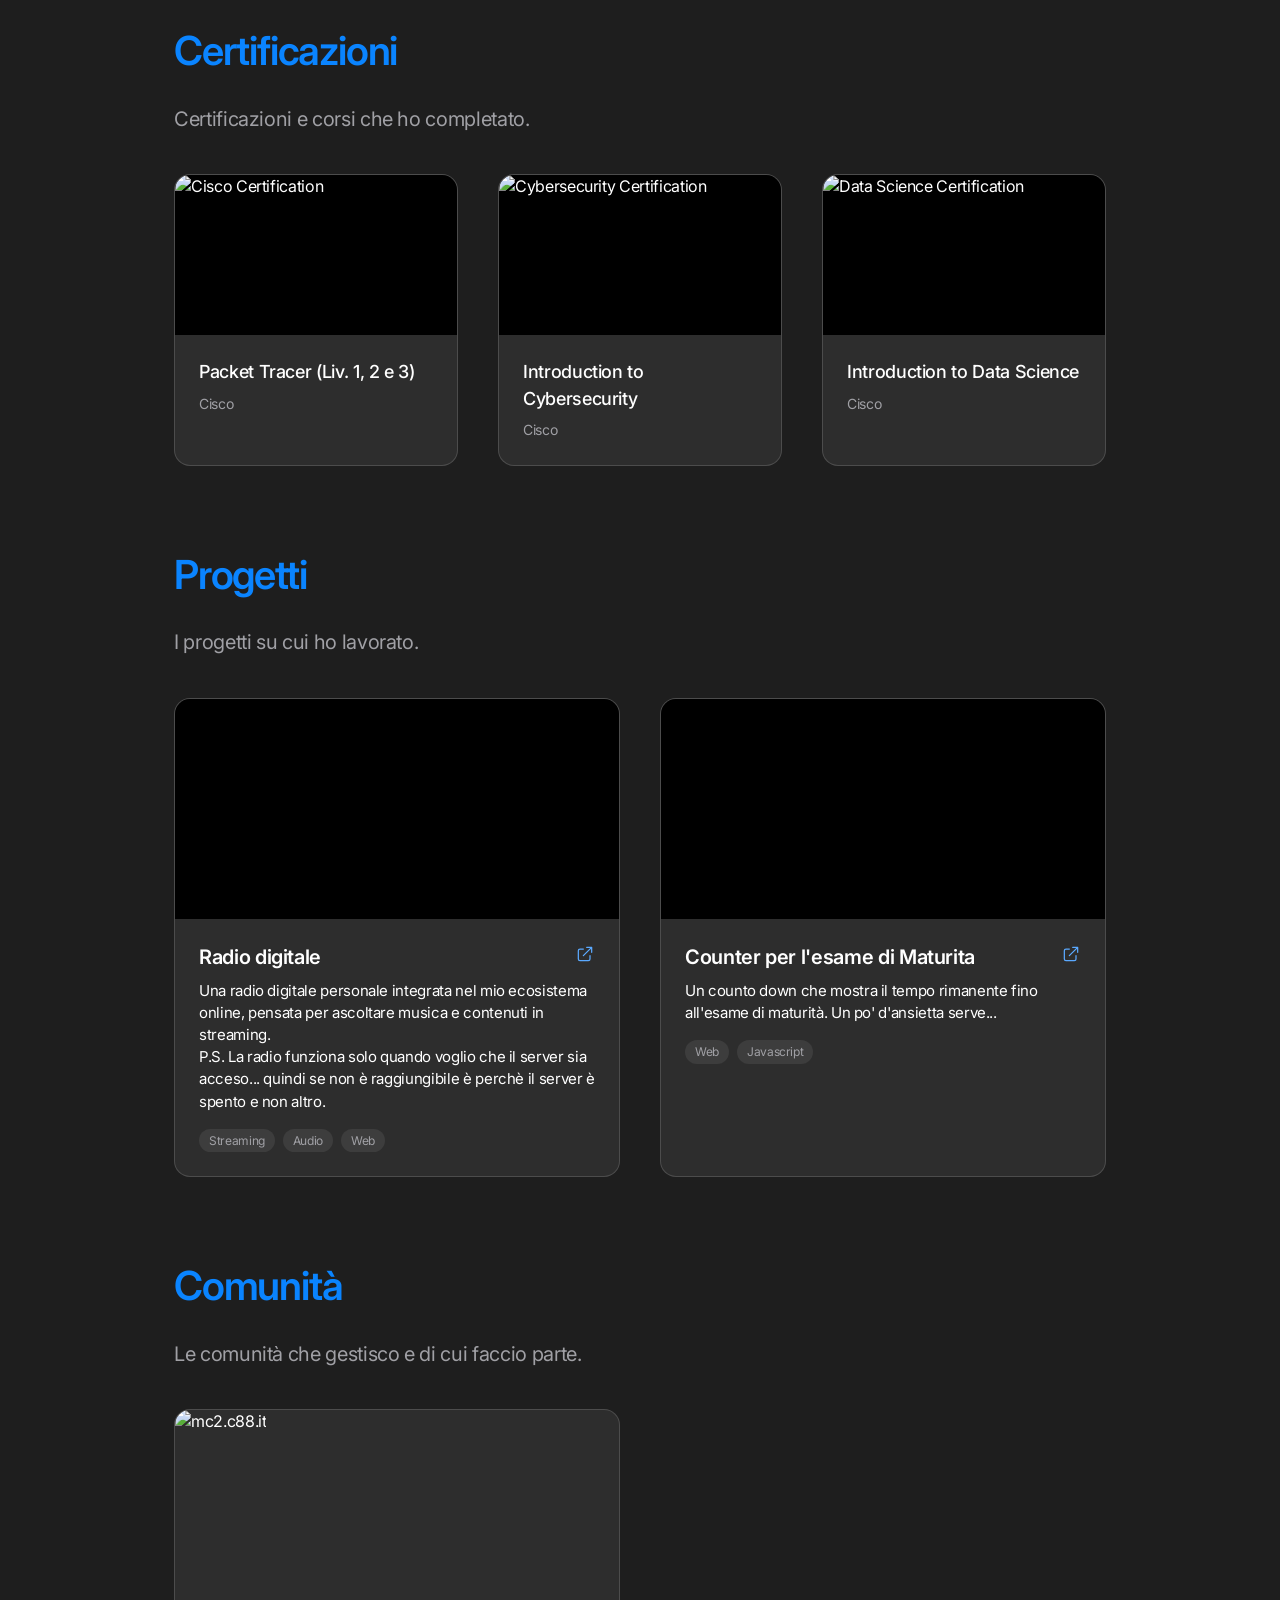
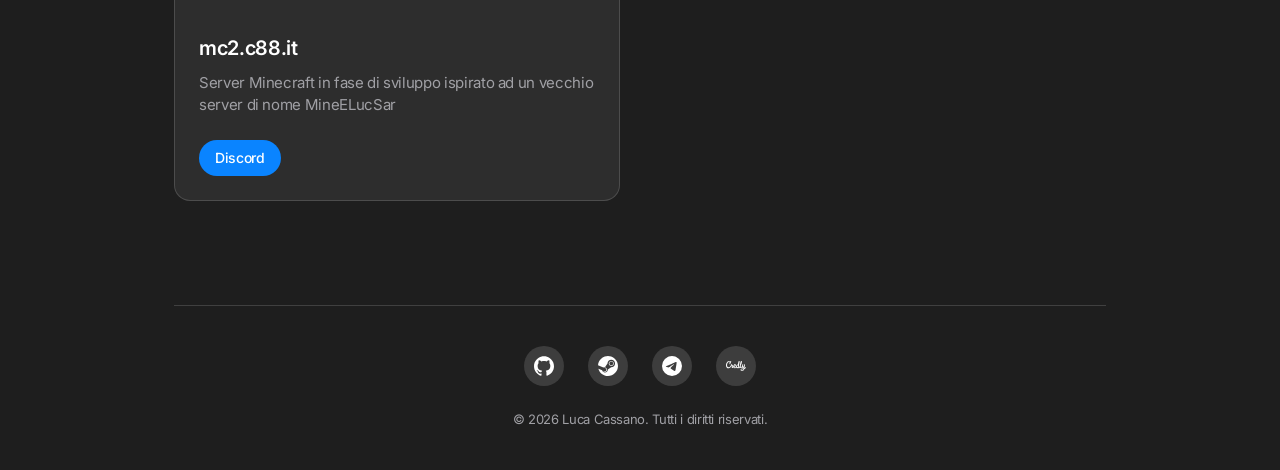
==== commit 27a4db6b: "Update index.html" ====
--- a/index.html
+++ b/index.html
@@ -205,7 +205,7 @@
                     </div>
                     <div class="project-info">
                         <div class="project-title">
-                            <span>Conter per l'esame di Maturita</span>
+                            <span>Counter per l'esame di Maturita</span>
                             <a href="https://100.p4rzl.it/" class="project-link" target="_blank" rel="noopener noreferrer" aria-label="Apri 100.p4rzl.it">
                                 <svg xmlns="http://www.w3.org/2000/svg" width="24" height="24" fill="none" viewBox="0 0 24 24" stroke="currentColor">
                                     <path stroke-linecap="round" stroke-linejoin="round" stroke-width="1.5" d="M10 6H6a2 2 0 00-2 2v10a2 2 0 002 2h10a2 2 0 002-2v-4M14 4h6m0 0v6m0-6L10 14" />
